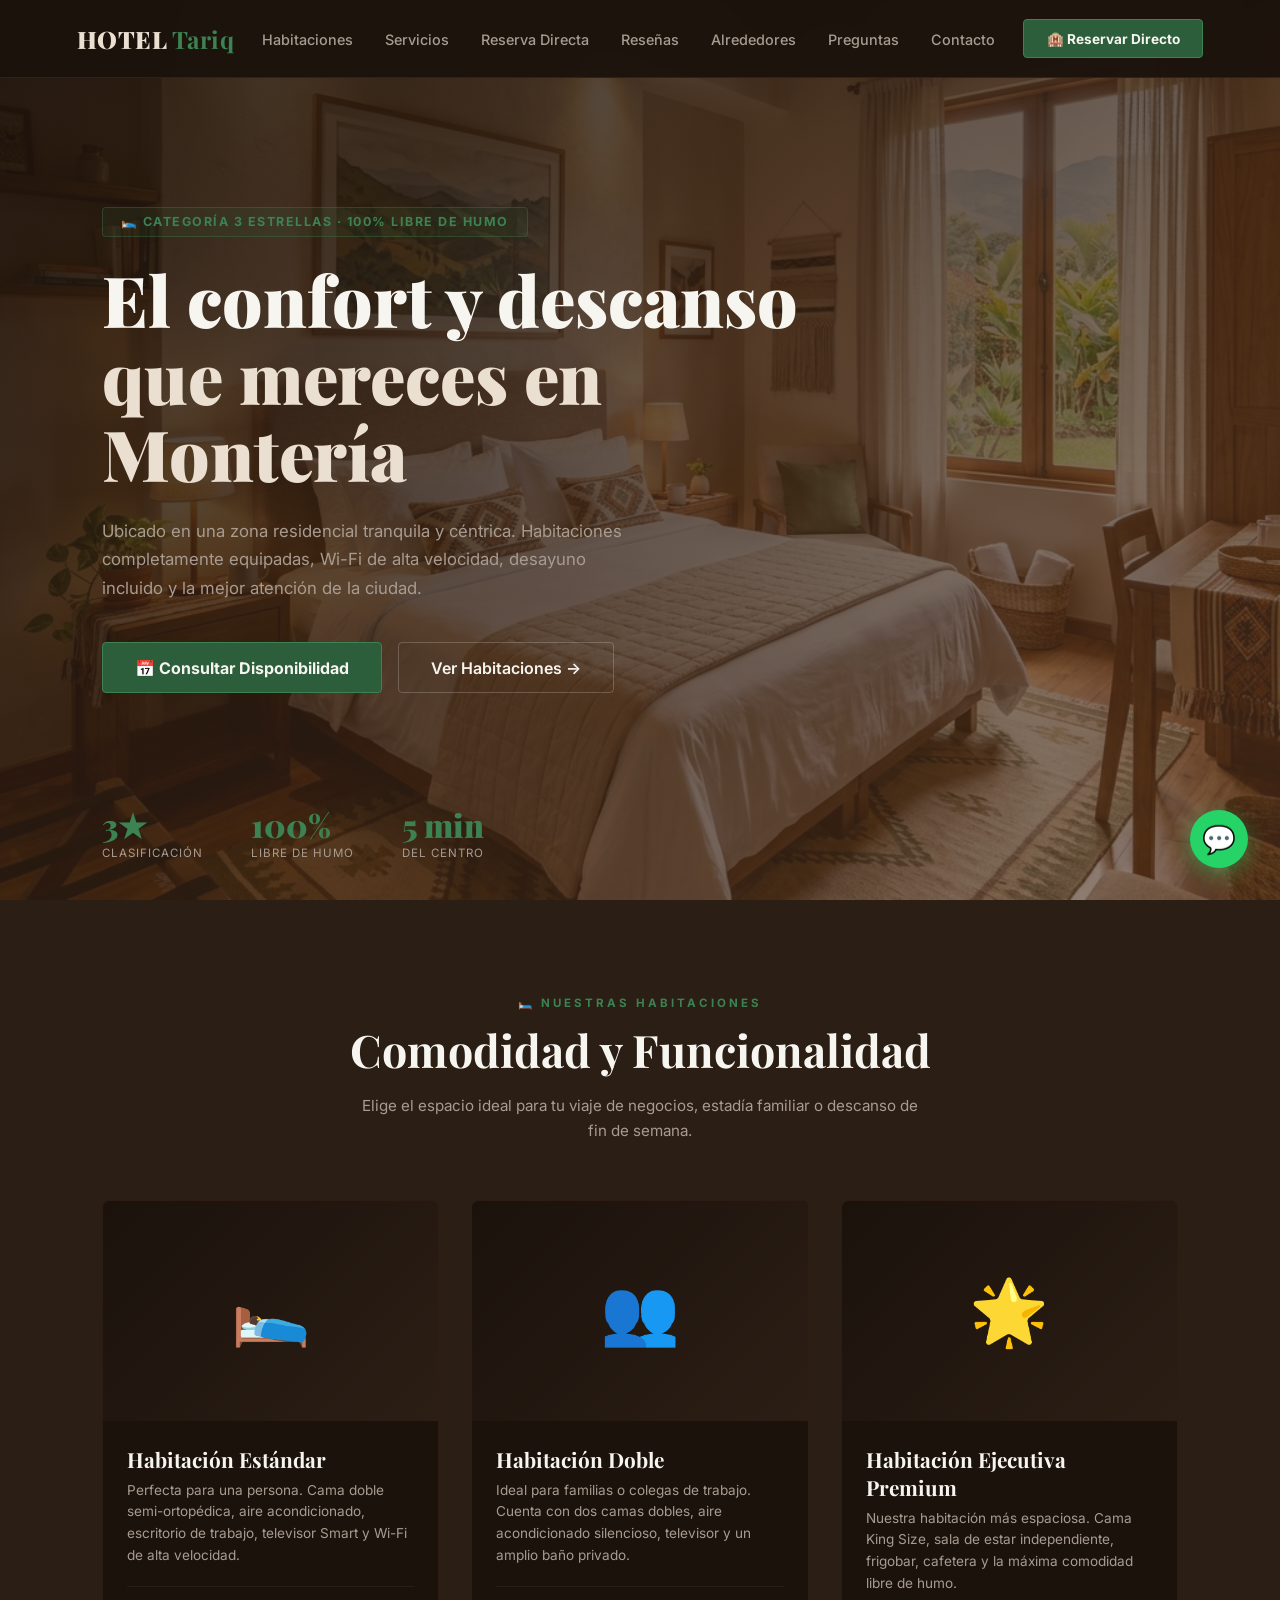
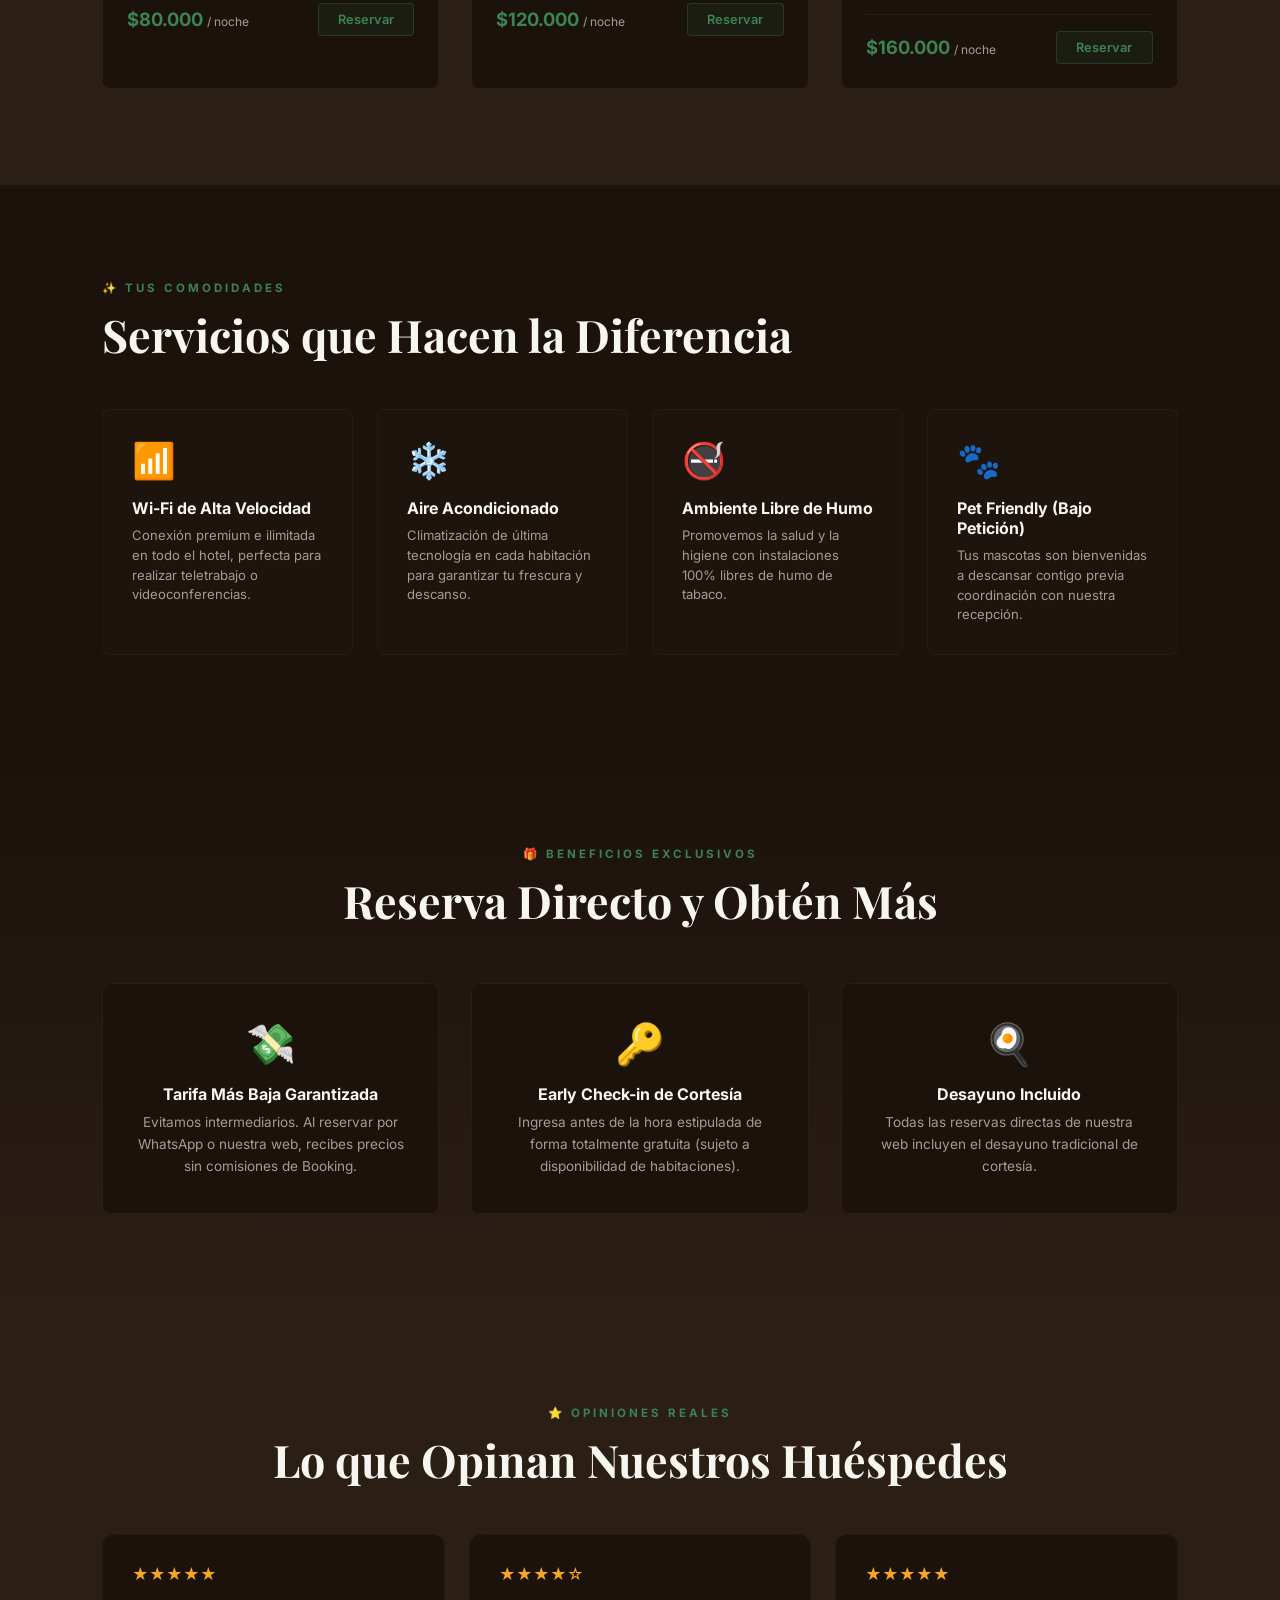
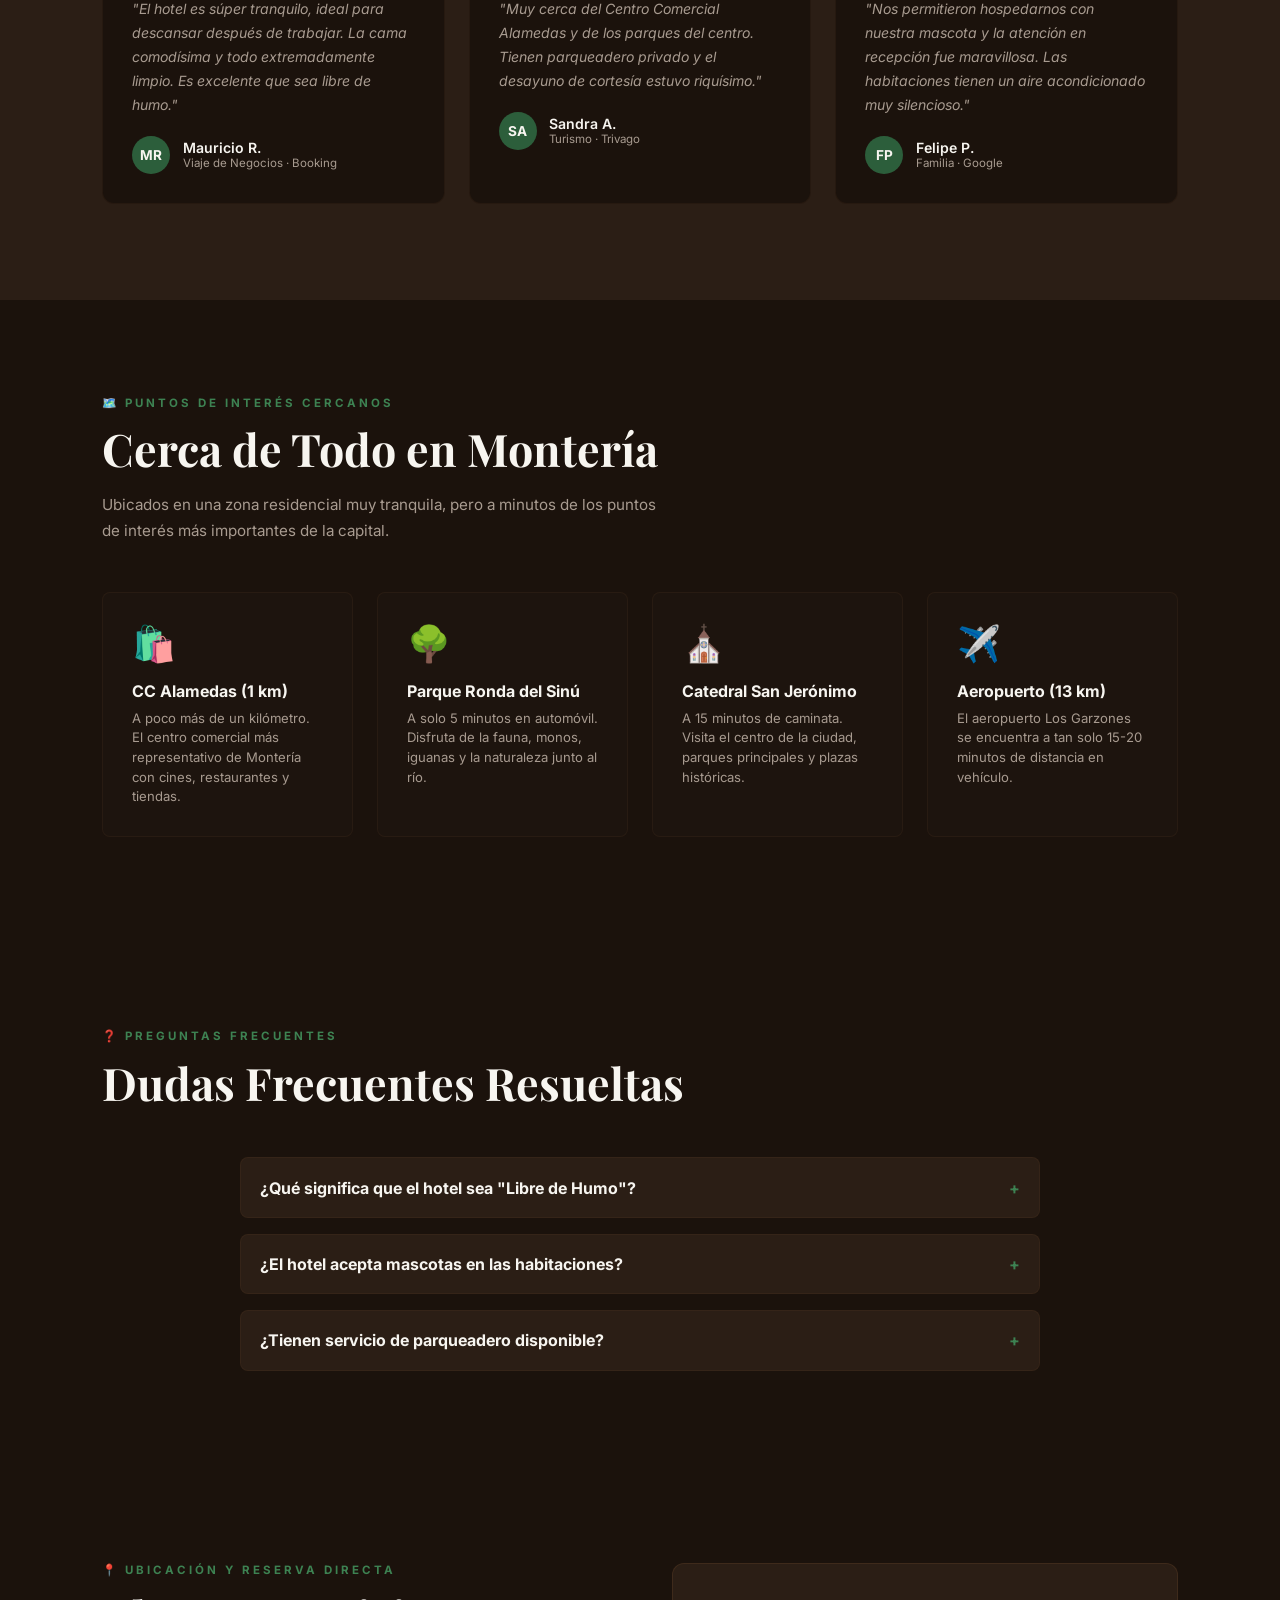
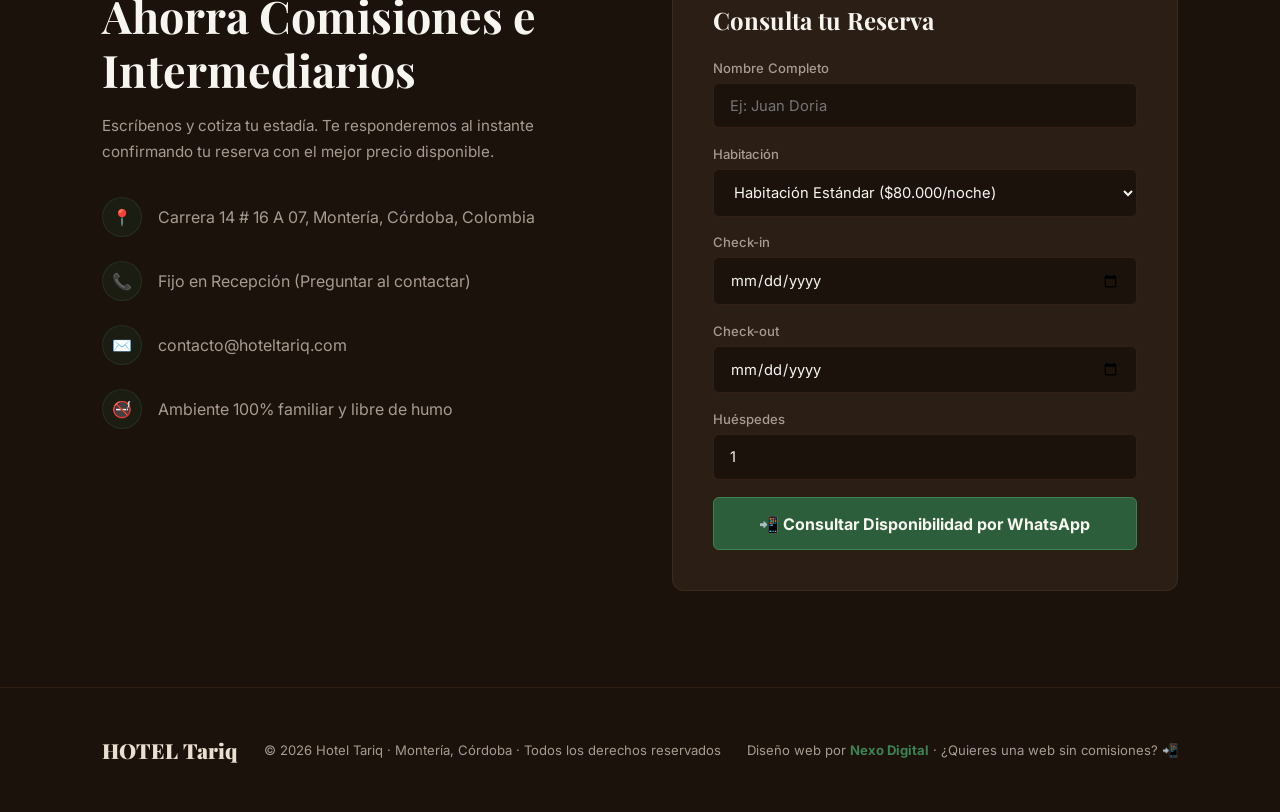
==== index.html @ d28e666b "Despliegue inicial de Hotel Tariq Demo con Embudo de Conversión" ====
<!DOCTYPE html>
<html lang="es">
<head>
  <meta charset="UTF-8"/>
  <meta name="viewport" content="width=device-width, initial-scale=1.0"/>
  <title>Hotel Tariq | Confort, Comodidad y Descanso en Montería</title>
  <meta name="description" content="Hospédate en el Hotel Tariq en Montería, Córdoba. Habitaciones 3 estrellas, cómodas, libres de humo, con aire acondicionado y Wi-Fi. Cerca de Alamedas y la Ronda del Sinú."/>
  <link href="https://fonts.googleapis.com/css2?family=Playfair+Display:wght@400;600;700;900&family=Inter:wght@300;400;500;600;700&display=swap" rel="stylesheet"/>
  <!-- Archivos de recursos externos enlazados -->
  <link rel="stylesheet" href="css/style.css"/>
  <script src="js/script.js" defer></script>
</head>
<body>

<nav>
  <div class="logo">HOTEL <span>Tariq</span></div>
  <ul class="nav-links">
    <li><a href="#rooms">Habitaciones</a></li>
    <li><a href="#services">Servicios</a></li>
    <li><a href="#direct">Reserva Directa</a></li>
    <li><a href="#reviews">Reseñas</a></li>
    <li><a href="#tourist">Alrededores</a></li>
    <li><a href="#faq">Preguntas</a></li>
    <li><a href="#booking">Contacto</a></li>
  </ul>
  <a href="#booking" class="nav-cta">🏨 Reservar Directo</a>
</nav>

<!-- HERO - EMBUDO DE ADQUISICIÓN -->
<section id="hero">
  <div class="badge">🛌 Categoría 3 Estrellas · 100% Libre de Humo</div>
  <h1>El confort y descanso <span>que mereces en Montería</span></h1>
  <p class="hero-sub">Ubicado en una zona residencial tranquila y céntrica. Habitaciones completamente equipadas, Wi-Fi de alta velocidad, desayuno incluido y la mejor atención de la ciudad.</p>
  <div class="hero-btns">
    <a href="#booking" class="btn-p">📅 Consultar Disponibilidad</a>
    <a href="#rooms" class="btn-s">Ver Habitaciones →</a>
  </div>
  <div class="stats">
    <div><div class="stat-num">3★</div><div class="stat-label">Clasificación</div></div>
    <div><div class="stat-num">100%</div><div class="stat-label">Libre de Humo</div></div>
    <div><div class="stat-num">5 min</div><div class="stat-label">Del Centro</div></div>
  </div>
</section>

<!-- HABITACIONES -->
<section id="rooms">
  <div class="rooms-header">
    <div class="sec-tag">🛏️ Nuestras Habitaciones</div>
    <h2 class="sec-title">Comodidad y Funcionalidad</h2>
    <p class="sec-sub">Elige el espacio ideal para tu viaje de negocios, estadía familiar o descanso de fin de semana.</p>
  </div>
  <div class="rooms-grid">
    <div class="room-card">
      <div class="room-visual">🛌</div>
      <div class="room-body">
        <div class="room-name">Habitación Estándar</div>
        <div class="room-desc">Perfecta para una persona. Cama doble semi-ortopédica, aire acondicionado, escritorio de trabajo, televisor Smart y Wi-Fi de alta velocidad.</div>
        <div class="room-footer">
          <div class="room-price">$80.000 <span>/ noche</span></div>
          <a href="#booking" class="btn-room">Reservar</a>
        </div>
      </div>
    </div>
    <div class="room-card">
      <div class="room-visual">👥</div>
      <div class="room-body">
        <div class="room-name">Habitación Doble</div>
        <div class="room-desc">Ideal para familias o colegas de trabajo. Cuenta con dos camas dobles, aire acondicionado silencioso, televisor y un amplio baño privado.</div>
        <div class="room-footer">
          <div class="room-price">$120.000 <span>/ noche</span></div>
          <a href="#booking" class="btn-room">Reservar</a>
        </div>
      </div>
    </div>
    <div class="room-card">
      <div class="room-visual">🌟</div>
      <div class="room-body">
        <div class="room-name">Habitación Ejecutiva Premium</div>
        <div class="room-desc">Nuestra habitación más espaciosa. Cama King Size, sala de estar independiente, frigobar, cafetera y la máxima comodidad libre de humo.</div>
        <div class="room-footer">
          <div class="room-price">$160.000 <span>/ noche</span></div>
          <a href="#booking" class="btn-room">Reservar</a>
        </div>
      </div>
    </div>
  </div>
</section>

<!-- SERVICIOS -->
<section id="services">
  <div class="sec-tag">✨ Tus Comodidades</div>
  <h2 class="sec-title">Servicios que Hacen la Diferencia</h2>
  <div class="services-grid">
    <div class="service-box"><span class="srv-icon">📶</span><div class="srv-title">Wi-Fi de Alta Velocidad</div><div class="srv-text">Conexión premium e ilimitada en todo el hotel, perfecta para realizar teletrabajo o videoconferencias.</div></div>
    <div class="service-box"><span class="srv-icon">❄️</span><div class="srv-title">Aire Acondicionado</div><div class="srv-text">Climatización de última tecnología en cada habitación para garantizar tu frescura y descanso.</div></div>
    <div class="service-box"><span class="srv-icon">🚭</span><div class="srv-title">Ambiente Libre de Humo</div><div class="srv-text">Promovemos la salud y la higiene con instalaciones 100% libres de humo de tabaco.</div></div>
    <div class="service-box"><span class="srv-icon">🐾</span><div class="srv-title">Pet Friendly (Bajo Petición)</div><div class="srv-text">Tus mascotas son bienvenidas a descansar contigo previa coordinación con nuestra recepción.</div></div>
  </div>
</section>

<!-- POR QUÉ RESERVAR DIRECTO -->
<section id="direct">
  <div class="sec-tag">🎁 Beneficios Exclusivos</div>
  <h2 class="sec-title">Reserva Directo y Obtén Más</h2>
  <div class="direct-grid">
    <div class="direct-card"><span class="direct-icon">💸</span><div class="direct-title">Tarifa Más Baja Garantizada</div><div class="direct-desc">Evitamos intermediarios. Al reservar por WhatsApp o nuestra web, recibes precios sin comisiones de Booking.</div></div>
    <div class="direct-card"><span class="direct-icon">🔑</span><div class="direct-title">Early Check-in de Cortesía</div><div class="direct-desc">Ingresa antes de la hora estipulada de forma totalmente gratuita (sujeto a disponibilidad de habitaciones).</div></div>
    <div class="direct-card"><span class="direct-icon">🍳</span><div class="direct-title">Desayuno Incluido</div><div class="direct-desc">Todas las reservas directas de nuestra web incluyen el desayuno tradicional de cortesía.</div></div>
  </div>
</section>

<!-- TESTIMONIOS -->
<section id="reviews">
  <div class="sec-tag">⭐ Opiniones Reales</div>
  <h2 class="sec-title">Lo que Opinan Nuestros Huéspedes</h2>
  <div class="reviews-grid">
    <div class="review-card"><div class="stars">★★★★★</div><p class="rev-text">"El hotel es súper tranquilo, ideal para descansar después de trabajar. La cama comodísima y todo extremadamente limpio. Es excelente que sea libre de humo."</p><div class="rev-author"><div class="avatar">MR</div><div><div class="auth-name">Mauricio R.</div><div class="auth-loc">Viaje de Negocios · Booking</div></div></div></div>
    <div class="review-card"><div class="stars">★★★★☆</div><p class="rev-text">"Muy cerca del Centro Comercial Alamedas y de los parques del centro. Tienen parqueadero privado y el desayuno de cortesía estuvo riquísimo."</p><div class="rev-author"><div class="avatar">SA</div><div><div class="auth-name">Sandra A.</div><div class="auth-loc">Turismo · Trivago</div></div></div></div>
    <div class="review-card"><div class="stars">★★★★★</div><p class="rev-text">"Nos permitieron hospedarnos con nuestra mascota y la atención en recepción fue maravillosa. Las habitaciones tienen un aire acondicionado muy silencioso."</p><div class="rev-author"><div class="avatar">FP</div><div><div class="auth-name">Felipe P.</div><div class="auth-loc">Familia · Google</div></div></div></div>
  </div>
</section>

<!-- GUÍA ALREDEDORES (UBICACIÓN ESTRATÉGICA) -->
<section id="tourist">
  <div class="sec-tag">🗺️ Puntos de Interés Cercanos</div>
  <h2 class="sec-title">Cerca de Todo en Montería</h2>
  <p class="sec-sub">Ubicados en una zona residencial muy tranquila, pero a minutos de los puntos de interés más importantes de la capital.</p>
  <div class="services-grid">
    <div class="service-box"><span class="srv-icon">🛍️</span><div class="srv-title">CC Alamedas (1 km)</div><div class="srv-text">A poco más de un kilómetro. El centro comercial más representativo de Montería con cines, restaurantes y tiendas.</div></div>
    <div class="service-box"><span class="srv-icon">🌳</span><div class="srv-title">Parque Ronda del Sinú</div><div class="srv-text">A solo 5 minutos en automóvil. Disfruta de la fauna, monos, iguanas y la naturaleza junto al río.</div></div>
    <div class="service-box"><span class="srv-icon">⛪</span><div class="srv-title">Catedral San Jerónimo</div><div class="srv-text">A 15 minutos de caminata. Visita el centro de la ciudad, parques principales y plazas históricas.</div></div>
    <div class="service-box"><span class="srv-icon">✈️</span><div class="srv-title">Aeropuerto (13 km)</div><div class="srv-text">El aeropuerto Los Garzones se encuentra a tan solo 15-20 minutos de distancia en vehículo.</div></div>
  </div>
</section>

<!-- PREGUNTAS FRECUENTES (FAQ) ACCORDION -->
<section id="faq">
  <div class="sec-tag">❓ Preguntas Frecuentes</div>
  <h2 class="sec-title">Dudas Frecuentes Resueltas</h2>
  <div style="margin-top: 3rem; display: flex; flex-direction: column; gap: 1rem; max-width: 800px; margin-inline: auto;">
    <div class="faq-item" style="background: var(--dark-2); border: 1px solid rgba(142,90,51,0.1); border-radius: 8px; padding: 1.2rem; cursor: pointer; transition: all 0.3s;">
      <div class="faq-question" style="font-weight: 700; display: flex; justify-content: space-between; align-items: center;">
        <span>¿Qué significa que el hotel sea "Libre de Humo"?</span>
        <span class="faq-icon" style="color:var(--green-light);">+</span>
      </div>
      <div class="faq-answer" style="margin-top: 0.8rem; color: var(--muted); font-size: 0.9rem; display: none; line-height: 1.5;">
        Para garantizar la higiene, el confort y la salud de todos nuestros huéspedes, no está permitido fumar cigarrillos ni vapeadores en ninguna de nuestras habitaciones ni áreas comunes cerradas.
      </div>
    </div>
    <div class="faq-item" style="background: var(--dark-2); border: 1px solid rgba(142,90,51,0.1); border-radius: 8px; padding: 1.2rem; cursor: pointer; transition: all 0.3s;">
      <div class="faq-question" style="font-weight: 700; display: flex; justify-content: space-between; align-items: center;">
        <span>¿El hotel acepta mascotas en las habitaciones?</span>
        <span class="faq-icon" style="color:var(--green-light);">+</span>
      </div>
      <div class="faq-answer" style="margin-top: 0.8rem; color: var(--muted); font-size: 0.9rem; display: none; line-height: 1.5;">
        Sí, admitimos mascotas de compañía bajo petición previa. Contáctanos por WhatsApp al reservar para confirmar las políticas de peso y el suplemento correspondiente si aplica.
      </div>
    </div>
    <div class="faq-item" style="background: var(--dark-2); border: 1px solid rgba(142,90,51,0.1); border-radius: 8px; padding: 1.2rem; cursor: pointer; transition: all 0.3s;">
      <div class="faq-question" style="font-weight: 700; display: flex; justify-content: space-between; align-items: center;">
        <span>¿Tienen servicio de parqueadero disponible?</span>
        <span class="faq-icon" style="color:var(--green-light);">+</span>
      </div>
      <div class="faq-answer" style="margin-top: 0.8rem; color: var(--muted); font-size: 0.9rem; display: none; line-height: 1.5;">
        Sí, contamos con parqueadero privado, cerrado y con vigilancia para el resguardo seguro del vehículo de nuestros huéspedes de forma gratuita.
      </div>
    </div>
  </div>
</section>

<!-- RESERVA DIRECTA & FORMULARIO -->
<section id="booking">
  <div>
    <div class="sec-tag">📍 Ubicación y Reserva Directa</div>
    <h2 class="sec-title">Ahorra Comisiones e Intermediarios</h2>
    <p class="sec-sub">Escríbenos y cotiza tu estadía. Te responderemos al instante confirmando tu reserva con el mejor precio disponible.</p>
    <div class="info-list">
      <div class="info-item"><div class="ii-icon">📍</div><span>Carrera 14 # 16 A 07, Montería, Córdoba, Colombia</span></div>
      <div class="info-item"><div class="ii-icon">📞</div><span>Fijo en Recepción (Preguntar al contactar)</span></div>
      <div class="info-item"><div class="ii-icon">✉️</div><span>contacto@hoteltariq.com</span></div>
      <div class="info-item"><div class="ii-icon">🚭</div><span>Ambiente 100% familiar y libre de humo</span></div>
    </div>
  </div>
  <div class="form-box">
    <h3>Consulta tu Reserva</h3>
    <div class="fg"><label>Nombre Completo</label><input type="text" id="guest-name" placeholder="Ej: Juan Doria"/></div>
    <div class="fg"><label>Habitación</label>
      <select id="room-type">
        <option>Habitación Estándar ($80.000/noche)</option>
        <option>Habitación Doble ($120.000/noche)</option>
        <option>Habitación Ejecutiva Premium ($160.000/noche)</option>
      </select>
    </div>
    <div class="fg"><label>Check-in</label><input type="date" id="check-in"/></div>
    <div class="fg"><label>Check-out</label><input type="date" id="check-out"/></div>
    <div class="fg"><label>Huéspedes</label><input type="number" id="guests" min="1" max="4" value="1"/></div>

    <!-- Simulador de Ahorro para el Gerente y el Cliente -->
    <div id="calculator-box" style="margin: 1.2rem 0; padding: 1.2rem; background: rgba(44,94,59,0.08); border: 1px dashed var(--green-light); border-radius: 6px; display: none;">
      <h4 style="font-family:'Playfair Display',serif; color:var(--green-light); margin-bottom: 0.5rem; font-size: 1.05rem;">Resumen de Ahorro Directo</h4>
      <p style="font-size:0.85rem; color:var(--muted); margin-bottom: 0.3rem;">Estadía: <span id="calc-nights" style="color:var(--text); font-weight:600;">0</span> noches</p>
      <p style="font-size:0.85rem; color:var(--muted); margin-bottom: 0.3rem;">Valor Total: <span id="calc-total" style="color:var(--text); font-weight:600;">$0 COP</span></p>
      <p style="font-size:0.9rem; color:#25D366; font-weight: 700; margin-top: 0.5rem; border-top: 1px solid rgba(255,255,255,0.05); padding-top: 0.5rem;">🎉 Ahorro Booking (15%): <span id="calc-savings">$0 COP</span></p>
    </div>

    <button class="btn-form" onclick="enviarConsulta()">📲 Consultar Disponibilidad por WhatsApp</button>
  </div>
</section>

<footer>
  <div class="footer-logo">HOTEL Tariq</div>
  <div class="footer-copy">© 2026 Hotel Tariq · Montería, Córdoba · Todos los derechos reservados</div>
  <div class="footer-links">
    <p>Diseño web por <strong style="color:var(--green-light)">Nexo Digital</strong> · ¿Quieres una web sin comisiones? 📲</p>
  </div>
</footer>

<!-- Botón Flotante a WhatsApp (Placeholder) -->
<a href="https://wa.me/573000000000" class="wa-float" title="Escríbenos por WhatsApp">💬</a>

</body>
</html>
---- css/style.css ----
:root {
  --earth: #5C3A21;
  --earth-light: #8E5A33;
  --beige: #F4EFE6;
  --beige-dark: #EADFD0;
  --green: #2C5E3B;
  --green-light: #3D8252;
  --green-dim: rgba(44, 94, 59, 0.15);
  --dark: #1B120C;
  --dark-2: #2B1E15;
  --text: #F7F5F0;
  --text-dark: #3E3025;
  --muted: #A89B90;
  --white: #FFFFFF;
}

* { 
  margin: 0; 
  padding: 0; 
  box-sizing: border-box; 
}

html { 
  scroll-behavior: smooth; 
}

body { 
  font-family: 'Inter', sans-serif; 
  background: var(--dark); 
  color: var(--text); 
  overflow-x: hidden; 
}

/* HEADER Y NAVEGACIÓN */
nav {
  position: fixed; 
  top: 0; 
  width: 100%; 
  z-index: 100;
  padding: 1.2rem 6%; 
  display: flex; 
  justify-content: space-between; 
  align-items: center;
  background: rgba(27, 18, 12, 0.95); 
  backdrop-filter: blur(12px);
  border-bottom: 1px solid rgba(142, 90, 51, 0.2);
  transition: all 0.3s;
}

.logo { 
  font-family: 'Playfair Display', serif; 
  font-size: 1.5rem; 
  font-weight: 900; 
  color: var(--beige-dark); 
  letter-spacing: 0.5px; 
}

.logo span { 
  color: var(--green-light); 
  font-weight: 700; 
}

.nav-links { 
  display: flex; 
  gap: 2rem; 
  list-style: none; 
}

.nav-links a { 
  color: var(--muted); 
  text-decoration: none; 
  font-size: .9rem; 
  font-weight: 500; 
  transition: color 0.3s; 
}

.nav-links a:hover { 
  color: var(--beige-dark); 
}

.nav-cta { 
  background: var(--green); 
  color: var(--text); 
  padding: .65rem 1.4rem; 
  border-radius: 4px; 
  font-weight: 700; 
  font-size: .85rem; 
  text-decoration: none; 
  transition: all 0.3s; 
  border: 1px solid var(--green-light);
}

.nav-cta:hover { 
  background: var(--green-light); 
  transform: translateY(-2px); 
  box-shadow: 0 4px 12px rgba(44, 94, 59, 0.3); 
}

/* HERO SECTION - EMBUDO */
#hero {
  height: 100vh; 
  position: relative;
  background: linear-gradient(135deg, rgba(27, 18, 12, 0.9) 0%, rgba(92, 58, 33, 0.6) 100%),
              url('../images/hotel_tariq_hero.png') center/cover no-repeat;
  display: flex; 
  flex-direction: column; 
  justify-content: center; 
  padding: 0 8%;
}

.badge {
  display: inline-flex; 
  align-items: center; 
  gap: .5rem;
  background: var(--green-dim); 
  border: 1px solid rgba(61, 130, 82, 0.35);
  color: var(--green-light); 
  padding: .4rem 1.1rem; 
  border-radius: 4px;
  font-size: .78rem; 
  font-weight: 700; 
  letter-spacing: 1.5px; 
  text-transform: uppercase;
  margin-bottom: 1.5rem; 
  width: fit-content;
  animation: fadeUp 0.8s ease both;
}

h1 {
  font-family: 'Playfair Display', serif;
  font-size: clamp(2.5rem, 5.5vw, 4.8rem); 
  font-weight: 900; 
  line-height: 1.1; 
  max-width: 750px;
  animation: fadeUp 0.8s ease 0.2s both;
}

h1 span { 
  color: var(--beige-dark); 
}

.hero-sub {
  font-size: 1.05rem; 
  color: var(--muted); 
  max-width: 520px; 
  line-height: 1.7;
  margin: 1.5rem 0 2.5rem; 
  animation: fadeUp 0.8s ease 0.4s both;
}

.hero-btns { 
  display: flex; 
  gap: 1rem; 
  flex-wrap: wrap; 
  animation: fadeUp 0.8s ease 0.6s both; 
}

.btn-p { 
  background: var(--green); 
  color: var(--text); 
  padding: .9rem 2rem; 
  border-radius: 4px; 
  font-weight: 700; 
  font-size: 1rem; 
  text-decoration: none; 
  transition: all 0.3s; 
  display: flex; 
  align-items: center; 
  gap: .5rem; 
  border: 1px solid var(--green-light);
}

.btn-p:hover { 
  background: var(--green-light); 
  transform: translateY(-3px); 
  box-shadow: 0 10px 24px rgba(44, 94, 59, 0.4); 
}

.btn-s { 
  background: transparent; 
  color: var(--text); 
  padding: .9rem 2rem; 
  border-radius: 4px; 
  font-weight: 600; 
  font-size: 1rem; 
  text-decoration: none; 
  border: 1px solid rgba(255, 255, 255, 0.2); 
  transition: all 0.3s; 
}

.btn-s:hover { 
  border-color: var(--beige-dark); 
  color: var(--beige-dark); 
}

.stats { 
  position: absolute; 
  bottom: 2.5rem; 
  left: 8%; 
  display: flex; 
  gap: 3rem; 
  animation: fadeUp 0.8s ease 0.8s both; 
}

.stat-num { 
  font-family: 'Playfair Display', serif; 
  font-size: 2rem; 
  font-weight: 900; 
  color: var(--green-light); 
}

.stat-label { 
  font-size: .72rem; 
  color: var(--muted); 
  text-transform: uppercase; 
  letter-spacing: 1px; 
}

/* SECTIONS GENERAL */
section { 
  padding: 6rem 8%; 
}

.sec-tag { 
  font-size: .72rem; 
  letter-spacing: 3px; 
  text-transform: uppercase; 
  color: var(--green-light); 
  font-weight: 700; 
  margin-bottom: .8rem; 
}

.sec-title { 
  font-family: 'Playfair Display', serif; 
  font-size: clamp(1.8rem, 4vw, 2.8rem); 
  font-weight: 700; 
  line-height: 1.2; 
  margin-bottom: 1rem; 
}

.sec-title span {
  color: var(--green-light);
}

.sec-sub { 
  color: var(--muted); 
  font-size: .95rem; 
  line-height: 1.7; 
  max-width: 560px; 
}

/* HABITACIONES */
#rooms { 
  background: var(--dark-2); 
}

.rooms-header { 
  text-align: center; 
  margin-bottom: 3.5rem; 
}

.rooms-header .sec-sub { 
  margin: 0 auto; 
}

.rooms-grid { 
  display: grid; 
  grid-template-columns: repeat(auto-fit, minmax(300px, 1fr)); 
  gap: 2rem; 
}

.room-card { 
  background: var(--dark); 
  border: 1px solid rgba(142, 90, 51, 0.15); 
  border-radius: 8px; 
  overflow: hidden; 
  transition: all 0.3s; 
}

.room-card:hover { 
  transform: translateY(-8px); 
  border-color: var(--green-light); 
  box-shadow: 0 20px 40px rgba(0,0,0,0.6); 
}

.room-visual { 
  height: 220px; 
  display: flex; 
  align-items: center; 
  justify-content: center; 
  font-size: 4rem; 
  background: linear-gradient(135deg, var(--dark) 0%, var(--dark-2) 100%); 
}

.room-body { 
  padding: 1.5rem; 
}

.room-name { 
  font-family: 'Playfair Display', serif; 
  font-size: 1.3rem; 
  font-weight: 700; 
  margin-bottom: .4rem; 
}

.room-desc { 
  color: var(--muted); 
  font-size: .85rem; 
  line-height: 1.6; 
  margin-bottom: 1.2rem; 
}

.room-footer { 
  display: flex; 
  justify-content: space-between; 
  align-items: center; 
  border-top: 1px solid rgba(255, 255, 255, 0.05); 
  padding-top: 1rem; 
}

.room-price { 
  font-size: 1.15rem; 
  font-weight: 700; 
  color: var(--green-light); 
}

.room-price span { 
  font-size: 0.75rem; 
  color: var(--muted); 
  font-weight: 400; 
}

.btn-room { 
  background: var(--green-dim); 
  color: var(--green-light); 
  border: 1px solid rgba(61, 130, 82, 0.3); 
  padding: 0.5rem 1.2rem; 
  border-radius: 4px; 
  text-decoration: none; 
  font-size: 0.8rem; 
  font-weight: 600; 
  transition: all 0.3s; 
}

.room-card:hover .btn-room { 
  background: var(--green); 
  color: var(--text); 
  border-color: var(--green); 
}

/* SERVICIOS */
.services-grid { 
  display: grid; 
  grid-template-columns: repeat(auto-fit, minmax(220px, 1fr)); 
  gap: 1.5rem; 
  margin-top: 3rem; 
}

.service-box { 
  background: rgba(255, 255, 255, 0.01); 
  border: 1px solid rgba(142, 90, 51, 0.1); 
  border-radius: 8px; 
  padding: 1.8rem; 
  transition: all 0.3s; 
}

.service-box:hover { 
  border-color: var(--green-light); 
  background: rgba(44, 94, 59, 0.03); 
  transform: translateY(-5px); 
}

.srv-icon { 
  font-size: 2.2rem; 
  margin-bottom: 1rem; 
  display: block; 
}

.srv-title { 
  font-weight: 700; 
  font-size: 1rem; 
  margin-bottom: 0.5rem; 
}

.srv-text { 
  color: var(--muted); 
  font-size: 0.82rem; 
  line-height: 1.5; 
}

/* GANCHO / BENEFICIOS DIRECTOS */
#direct { 
  background: linear-gradient(180deg, var(--dark), var(--dark-2)); 
  text-align: center; 
}

.direct-grid { 
  display: grid; 
  grid-template-columns: repeat(auto-fit, minmax(250px, 1fr)); 
  gap: 2rem; 
  margin-top: 3.5rem; 
}

.direct-card { 
  padding: 2.2rem 1.8rem; 
  background: var(--dark); 
  border-radius: 8px; 
  border: 1px solid rgba(142, 90, 51, 0.15); 
  transition: all 0.3s;
}

.direct-card:hover {
  border-color: var(--green-light);
  transform: scale(1.02);
}

.direct-icon { 
  font-size: 2.5rem; 
  margin-bottom: 1rem; 
  display: block; 
}

.direct-title { 
  font-weight: 700; 
  margin-bottom: 0.5rem; 
}

.direct-desc { 
  color: var(--muted); 
  font-size: 0.85rem; 
  line-height: 1.6; 
}

/* TESTIMONIOS */
#reviews { 
  background: var(--dark-2); 
  text-align: center; 
}

.reviews-grid { 
  display: grid; 
  grid-template-columns: repeat(auto-fit, minmax(280px, 1fr)); 
  gap: 1.5rem; 
  margin-top: 3rem; 
}

.review-card { 
  background: var(--dark); 
  border: 1px solid rgba(142, 90, 51, 0.1); 
  border-radius: 12px; 
  padding: 1.8rem; 
  text-align: left; 
  transition: all 0.3s; 
}

.review-card:hover { 
  border-color: var(--green-light); 
  transform: translateY(-5px); 
}

.stars { 
  color: #F5A623; 
  margin-bottom: 0.8rem; 
}

.rev-text { 
  color: var(--muted); 
  font-size: 0.88rem; 
  line-height: 1.7; 
  margin-bottom: 1.2rem; 
  font-style: italic; 
}

.rev-author { 
  display: flex; 
  align-items: center; 
  gap: 0.8rem; 
}

.avatar { 
  width: 38px; 
  height: 38px; 
  border-radius: 50%; 
  background: var(--green); 
  display: flex; 
  align-items: center; 
  justify-content: center; 
  font-weight: 700; 
  color: var(--text); 
  font-size: 0.85rem; 
}

.auth-name { 
  font-weight: 600; 
  font-size: 0.88rem; 
}

.auth-loc { 
  color: var(--muted); 
  font-size: 0.72rem; 
}

/* CONTACTO & RESERVAS */
#booking { 
  display: grid; 
  grid-template-columns: 1fr 1fr; 
  gap: 4rem; 
  align-items: start; 
}

.info-list { 
  display: flex; 
  flex-direction: column; 
  gap: 1.5rem; 
  margin-top: 2rem; 
}

.info-item { 
  display: flex; 
  gap: 1rem; 
  align-items: center; 
  color: var(--muted); 
}

.ii-icon { 
  width: 40px; 
  height: 40px; 
  border-radius: 50%; 
  background: var(--green-dim); 
  border: 1px solid rgba(61, 130, 82, 0.2); 
  display: flex; 
  align-items: center; 
  justify-content: center; 
  font-size: 1rem; 
  flex-shrink: 0; 
}

.form-box { 
  background: var(--dark-2); 
  border: 1px solid rgba(142, 90, 51, 0.2); 
  border-radius: 12px; 
  padding: 2.5rem; 
}

.form-box h3 { 
  font-family: 'Playfair Display', serif; 
  font-size: 1.5rem; 
  margin-bottom: 1.5rem; 
}

.fg { 
  margin-bottom: 1.1rem; 
}

.fg label { 
  display: block; 
  font-size: .82rem; 
  color: var(--muted); 
  margin-bottom: .45rem; 
  font-weight: 500; 
}

.fg input, .fg select { 
  width: 100%; 
  padding: .8rem 1rem; 
  background: var(--dark); 
  border: 1px solid rgba(142, 90, 51, 0.2); 
  border-radius: 6px; 
  color: var(--text); 
  font-family: 'Inter', sans-serif; 
  font-size: .92rem; 
  transition: border 0.3s; 
  outline: none; 
}

.fg input:focus, .fg select:focus { 
  border-color: var(--green-light); 
}

.fg select option { 
  background: var(--dark); 
}

.btn-form { 
  width: 100%; 
  padding: .95rem; 
  background: var(--green); 
  color: var(--text); 
  border: none; 
  border-radius: 6px; 
  font-weight: 700; 
  font-size: 1rem; 
  cursor: pointer; 
  transition: all 0.3s; 
  font-family: 'Inter', sans-serif; 
  border: 1px solid var(--green-light);
}

.btn-form:hover { 
  background: var(--green-light); 
  transform: translateY(-2px); 
}

/* FOOTER */
footer { 
  background: var(--dark); 
  border-top: 1px solid rgba(142,90,51,0.15); 
  padding: 3rem 8%; 
  display: flex; 
  justify-content: space-between; 
  align-items: center; 
  color: var(--muted); 
  font-size: .82rem; 
  flex-wrap: wrap; 
  gap: 1.5rem; 
}

.footer-logo { 
  font-family: 'Playfair Display', serif; 
  font-size: 1.3rem; 
  font-weight: 900; 
  color: var(--beige-dark); 
}

.footer-links { 
  display: flex; 
  gap: 2rem; 
}

.footer-links a { 
  color: var(--muted); 
  text-decoration: none; 
  transition: color 0.3s; 
}

.footer-links a:hover { 
  color: var(--beige-dark); 
}

/* WHATSAPP FLOAT BUTTON */
.wa-float { 
  position: fixed; 
  bottom: 2rem; 
  right: 2rem; 
  z-index: 999; 
  width: 58px; 
  height: 58px; 
  border-radius: 50%; 
  background: #25D366; 
  display: flex; 
  align-items: center; 
  justify-content: center; 
  box-shadow: 0 6px 20px rgba(37,211,102,0.4); 
  text-decoration: none; 
  font-size: 1.7rem; 
  animation: pulse 2s infinite; 
  transition: transform 0.3s; 
}

.wa-float:hover { 
  transform: scale(1.1); 
}

/* ANIMATIONS & RESPONSIVE */
@keyframes fadeUp { 
  from { 
    opacity: 0; 
    transform: translateY(28px); 
  } 
  to { 
    opacity: 1; 
    transform: translateY(0); 
  } 
}

@keyframes pulse { 
  0%, 100% { 
    box-shadow: 0 6px 20px rgba(37,211,102,0.4); 
  } 
  50% { 
    box-shadow: 0 6px 40px rgba(37,211,102,0.7); 
  } 
}

@media(max-width: 900px) { 
  #booking { 
    grid-template-columns: 1fr; 
    gap: 3rem; 
  } 
  footer { 
    flex-direction: column; 
    text-align: center; 
  } 
}

@media(max-width: 768px) { 
  .nav-links { 
    display: none; 
  } 
  section { 
    padding: 4rem 5%; 
  } 
  .stats { 
    left: 5%; 
    gap: 1.5rem; 
  } 
}
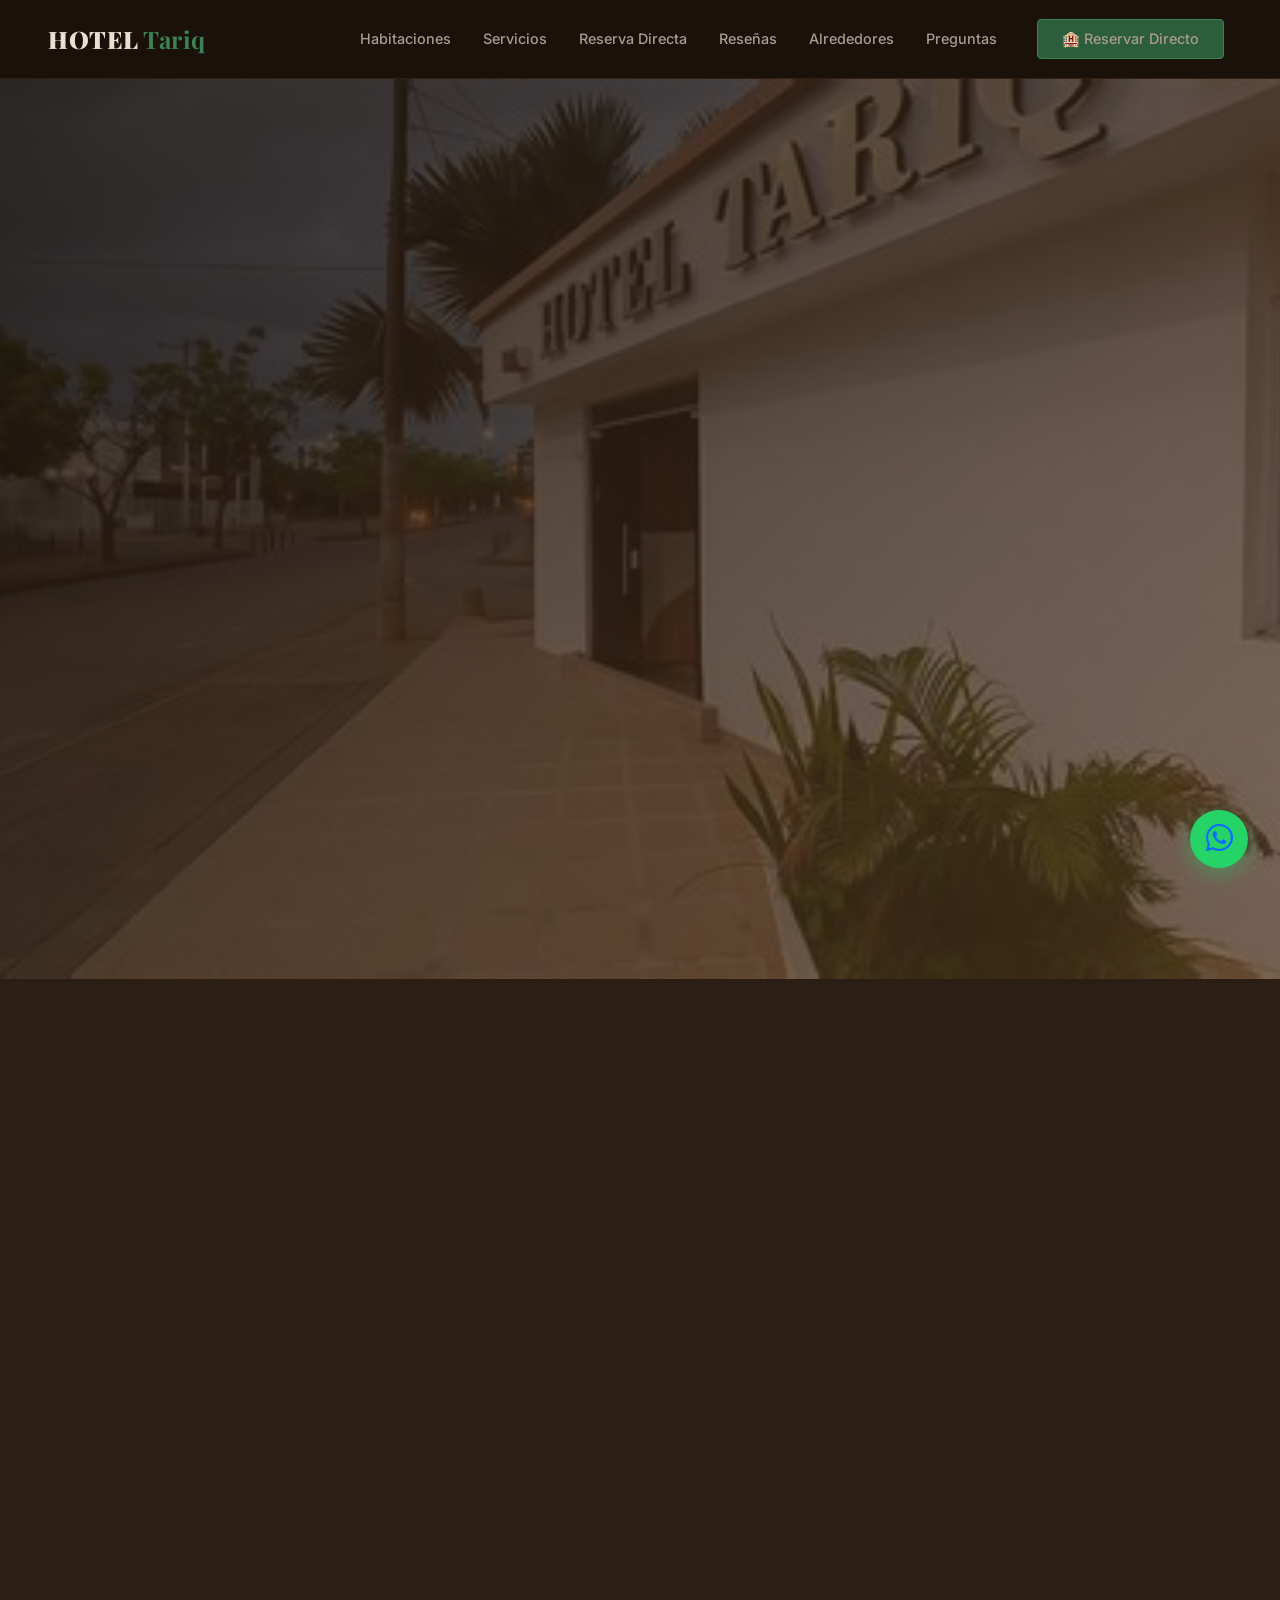
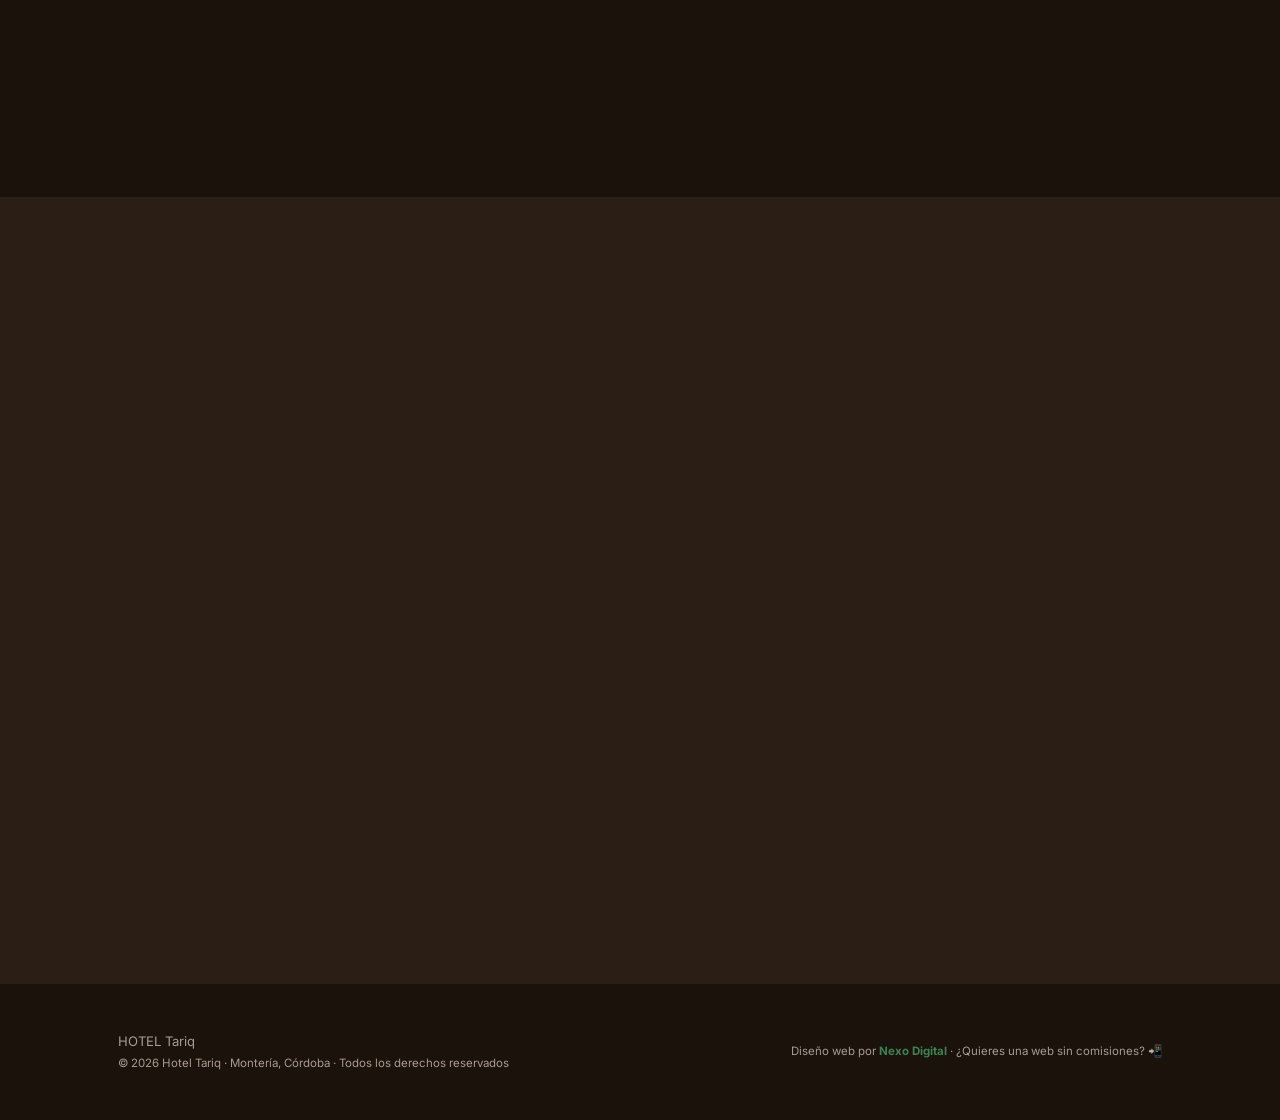
==== commit d6df5219: "Actualización: Integración de fotos reales, Bootstrap 5, animaciones AOS y teléfono real de WhatsApp" ====
--- a/index.html
+++ b/index.html
@@ -3,220 +3,481 @@
 <head>
   <meta charset="UTF-8"/>
   <meta name="viewport" content="width=device-width, initial-scale=1.0"/>
-  <title>Hotel Tariq | Confort, Comodidad y Descanso en Montería</title>
+  <title>Hotel Tariq | Confort y Comodidad en Montería (Vía Alamedas)</title>
   <meta name="description" content="Hospédate en el Hotel Tariq en Montería, Córdoba. Habitaciones 3 estrellas, cómodas, libres de humo, con aire acondicionado y Wi-Fi. Cerca de Alamedas y la Ronda del Sinú."/>
+  
+  <!-- Google Fonts -->
   <link href="https://fonts.googleapis.com/css2?family=Playfair+Display:wght@400;600;700;900&family=Inter:wght@300;400;500;600;700&display=swap" rel="stylesheet"/>
-  <!-- Archivos de recursos externos enlazados -->
+  
+  <!-- Bootstrap 5 CSS -->
+  <link href="https://cdn.jsdelivr.net/npm/bootstrap@5.3.3/dist/css/bootstrap.min.css" rel="stylesheet"/>
+  <!-- Bootstrap Icons -->
+  <link href="https://cdn.jsdelivr.net/npm/bootstrap-icons@1.11.3/font/bootstrap-icons.min.css" rel="stylesheet"/>
+  <!-- AOS CSS (Animaciones) -->
+  <link href="https://unpkg.com/aos@2.3.1/dist/aos.css" rel="stylesheet"/>
+  
+  <!-- Archivo de Estilos Custom Personalizados -->
   <link rel="stylesheet" href="css/style.css"/>
-  <script src="js/script.js" defer></script>
 </head>
 <body>
 
-<nav>
-  <div class="logo">HOTEL <span>Tariq</span></div>
-  <ul class="nav-links">
-    <li><a href="#rooms">Habitaciones</a></li>
-    <li><a href="#services">Servicios</a></li>
-    <li><a href="#direct">Reserva Directa</a></li>
-    <li><a href="#reviews">Reseñas</a></li>
-    <li><a href="#tourist">Alrededores</a></li>
-    <li><a href="#faq">Preguntas</a></li>
-    <li><a href="#booking">Contacto</a></li>
-  </ul>
-  <a href="#booking" class="nav-cta">🏨 Reservar Directo</a>
-</nav>
-
-<!-- HERO - EMBUDO DE ADQUISICIÓN -->
-<section id="hero">
-  <div class="badge">🛌 Categoría 3 Estrellas · 100% Libre de Humo</div>
-  <h1>El confort y descanso <span>que mereces en Montería</span></h1>
-  <p class="hero-sub">Ubicado en una zona residencial tranquila y céntrica. Habitaciones completamente equipadas, Wi-Fi de alta velocidad, desayuno incluido y la mejor atención de la ciudad.</p>
-  <div class="hero-btns">
-    <a href="#booking" class="btn-p">📅 Consultar Disponibilidad</a>
-    <a href="#rooms" class="btn-s">Ver Habitaciones →</a>
-  </div>
-  <div class="stats">
-    <div><div class="stat-num">3★</div><div class="stat-label">Clasificación</div></div>
-    <div><div class="stat-num">100%</div><div class="stat-label">Libre de Humo</div></div>
-    <div><div class="stat-num">5 min</div><div class="stat-label">Del Centro</div></div>
-  </div>
-</section>
-
-<!-- HABITACIONES -->
-<section id="rooms">
-  <div class="rooms-header">
-    <div class="sec-tag">🛏️ Nuestras Habitaciones</div>
-    <h2 class="sec-title">Comodidad y Funcionalidad</h2>
-    <p class="sec-sub">Elige el espacio ideal para tu viaje de negocios, estadía familiar o descanso de fin de semana.</p>
-  </div>
-  <div class="rooms-grid">
-    <div class="room-card">
-      <div class="room-visual">🛌</div>
-      <div class="room-body">
-        <div class="room-name">Habitación Estándar</div>
-        <div class="room-desc">Perfecta para una persona. Cama doble semi-ortopédica, aire acondicionado, escritorio de trabajo, televisor Smart y Wi-Fi de alta velocidad.</div>
-        <div class="room-footer">
-          <div class="room-price">$80.000 <span>/ noche</span></div>
-          <a href="#booking" class="btn-room">Reservar</a>
-        </div>
-      </div>
-    </div>
-    <div class="room-card">
-      <div class="room-visual">👥</div>
-      <div class="room-body">
-        <div class="room-name">Habitación Doble</div>
-        <div class="room-desc">Ideal para familias o colegas de trabajo. Cuenta con dos camas dobles, aire acondicionado silencioso, televisor y un amplio baño privado.</div>
-        <div class="room-footer">
-          <div class="room-price">$120.000 <span>/ noche</span></div>
-          <a href="#booking" class="btn-room">Reservar</a>
-        </div>
-      </div>
-    </div>
-    <div class="room-card">
-      <div class="room-visual">🌟</div>
-      <div class="room-body">
-        <div class="room-name">Habitación Ejecutiva Premium</div>
-        <div class="room-desc">Nuestra habitación más espaciosa. Cama King Size, sala de estar independiente, frigobar, cafetera y la máxima comodidad libre de humo.</div>
-        <div class="room-footer">
-          <div class="room-price">$160.000 <span>/ noche</span></div>
-          <a href="#booking" class="btn-room">Reservar</a>
-        </div>
-      </div>
-    </div>
-  </div>
-</section>
-
-<!-- SERVICIOS -->
-<section id="services">
-  <div class="sec-tag">✨ Tus Comodidades</div>
-  <h2 class="sec-title">Servicios que Hacen la Diferencia</h2>
-  <div class="services-grid">
-    <div class="service-box"><span class="srv-icon">📶</span><div class="srv-title">Wi-Fi de Alta Velocidad</div><div class="srv-text">Conexión premium e ilimitada en todo el hotel, perfecta para realizar teletrabajo o videoconferencias.</div></div>
-    <div class="service-box"><span class="srv-icon">❄️</span><div class="srv-title">Aire Acondicionado</div><div class="srv-text">Climatización de última tecnología en cada habitación para garantizar tu frescura y descanso.</div></div>
-    <div class="service-box"><span class="srv-icon">🚭</span><div class="srv-title">Ambiente Libre de Humo</div><div class="srv-text">Promovemos la salud y la higiene con instalaciones 100% libres de humo de tabaco.</div></div>
-    <div class="service-box"><span class="srv-icon">🐾</span><div class="srv-title">Pet Friendly (Bajo Petición)</div><div class="srv-text">Tus mascotas son bienvenidas a descansar contigo previa coordinación con nuestra recepción.</div></div>
-  </div>
-</section>
-
-<!-- POR QUÉ RESERVAR DIRECTO -->
-<section id="direct">
-  <div class="sec-tag">🎁 Beneficios Exclusivos</div>
-  <h2 class="sec-title">Reserva Directo y Obtén Más</h2>
-  <div class="direct-grid">
-    <div class="direct-card"><span class="direct-icon">💸</span><div class="direct-title">Tarifa Más Baja Garantizada</div><div class="direct-desc">Evitamos intermediarios. Al reservar por WhatsApp o nuestra web, recibes precios sin comisiones de Booking.</div></div>
-    <div class="direct-card"><span class="direct-icon">🔑</span><div class="direct-title">Early Check-in de Cortesía</div><div class="direct-desc">Ingresa antes de la hora estipulada de forma totalmente gratuita (sujeto a disponibilidad de habitaciones).</div></div>
-    <div class="direct-card"><span class="direct-icon">🍳</span><div class="direct-title">Desayuno Incluido</div><div class="direct-desc">Todas las reservas directas de nuestra web incluyen el desayuno tradicional de cortesía.</div></div>
-  </div>
-</section>
-
-<!-- TESTIMONIOS -->
-<section id="reviews">
-  <div class="sec-tag">⭐ Opiniones Reales</div>
-  <h2 class="sec-title">Lo que Opinan Nuestros Huéspedes</h2>
-  <div class="reviews-grid">
-    <div class="review-card"><div class="stars">★★★★★</div><p class="rev-text">"El hotel es súper tranquilo, ideal para descansar después de trabajar. La cama comodísima y todo extremadamente limpio. Es excelente que sea libre de humo."</p><div class="rev-author"><div class="avatar">MR</div><div><div class="auth-name">Mauricio R.</div><div class="auth-loc">Viaje de Negocios · Booking</div></div></div></div>
-    <div class="review-card"><div class="stars">★★★★☆</div><p class="rev-text">"Muy cerca del Centro Comercial Alamedas y de los parques del centro. Tienen parqueadero privado y el desayuno de cortesía estuvo riquísimo."</p><div class="rev-author"><div class="avatar">SA</div><div><div class="auth-name">Sandra A.</div><div class="auth-loc">Turismo · Trivago</div></div></div></div>
-    <div class="review-card"><div class="stars">★★★★★</div><p class="rev-text">"Nos permitieron hospedarnos con nuestra mascota y la atención en recepción fue maravillosa. Las habitaciones tienen un aire acondicionado muy silencioso."</p><div class="rev-author"><div class="avatar">FP</div><div><div class="auth-name">Felipe P.</div><div class="auth-loc">Familia · Google</div></div></div></div>
-  </div>
-</section>
-
-<!-- GUÍA ALREDEDORES (UBICACIÓN ESTRATÉGICA) -->
-<section id="tourist">
-  <div class="sec-tag">🗺️ Puntos de Interés Cercanos</div>
-  <h2 class="sec-title">Cerca de Todo en Montería</h2>
-  <p class="sec-sub">Ubicados en una zona residencial muy tranquila, pero a minutos de los puntos de interés más importantes de la capital.</p>
-  <div class="services-grid">
-    <div class="service-box"><span class="srv-icon">🛍️</span><div class="srv-title">CC Alamedas (1 km)</div><div class="srv-text">A poco más de un kilómetro. El centro comercial más representativo de Montería con cines, restaurantes y tiendas.</div></div>
-    <div class="service-box"><span class="srv-icon">🌳</span><div class="srv-title">Parque Ronda del Sinú</div><div class="srv-text">A solo 5 minutos en automóvil. Disfruta de la fauna, monos, iguanas y la naturaleza junto al río.</div></div>
-    <div class="service-box"><span class="srv-icon">⛪</span><div class="srv-title">Catedral San Jerónimo</div><div class="srv-text">A 15 minutos de caminata. Visita el centro de la ciudad, parques principales y plazas históricas.</div></div>
-    <div class="service-box"><span class="srv-icon">✈️</span><div class="srv-title">Aeropuerto (13 km)</div><div class="srv-text">El aeropuerto Los Garzones se encuentra a tan solo 15-20 minutos de distancia en vehículo.</div></div>
-  </div>
-</section>
-
-<!-- PREGUNTAS FRECUENTES (FAQ) ACCORDION -->
-<section id="faq">
-  <div class="sec-tag">❓ Preguntas Frecuentes</div>
-  <h2 class="sec-title">Dudas Frecuentes Resueltas</h2>
-  <div style="margin-top: 3rem; display: flex; flex-direction: column; gap: 1rem; max-width: 800px; margin-inline: auto;">
-    <div class="faq-item" style="background: var(--dark-2); border: 1px solid rgba(142,90,51,0.1); border-radius: 8px; padding: 1.2rem; cursor: pointer; transition: all 0.3s;">
-      <div class="faq-question" style="font-weight: 700; display: flex; justify-content: space-between; align-items: center;">
-        <span>¿Qué significa que el hotel sea "Libre de Humo"?</span>
-        <span class="faq-icon" style="color:var(--green-light);">+</span>
-      </div>
-      <div class="faq-answer" style="margin-top: 0.8rem; color: var(--muted); font-size: 0.9rem; display: none; line-height: 1.5;">
-        Para garantizar la higiene, el confort y la salud de todos nuestros huéspedes, no está permitido fumar cigarrillos ni vapeadores en ninguna de nuestras habitaciones ni áreas comunes cerradas.
-      </div>
-    </div>
-    <div class="faq-item" style="background: var(--dark-2); border: 1px solid rgba(142,90,51,0.1); border-radius: 8px; padding: 1.2rem; cursor: pointer; transition: all 0.3s;">
-      <div class="faq-question" style="font-weight: 700; display: flex; justify-content: space-between; align-items: center;">
-        <span>¿El hotel acepta mascotas en las habitaciones?</span>
-        <span class="faq-icon" style="color:var(--green-light);">+</span>
-      </div>
-      <div class="faq-answer" style="margin-top: 0.8rem; color: var(--muted); font-size: 0.9rem; display: none; line-height: 1.5;">
-        Sí, admitimos mascotas de compañía bajo petición previa. Contáctanos por WhatsApp al reservar para confirmar las políticas de peso y el suplemento correspondiente si aplica.
-      </div>
-    </div>
-    <div class="faq-item" style="background: var(--dark-2); border: 1px solid rgba(142,90,51,0.1); border-radius: 8px; padding: 1.2rem; cursor: pointer; transition: all 0.3s;">
-      <div class="faq-question" style="font-weight: 700; display: flex; justify-content: space-between; align-items: center;">
-        <span>¿Tienen servicio de parqueadero disponible?</span>
-        <span class="faq-icon" style="color:var(--green-light);">+</span>
-      </div>
-      <div class="faq-answer" style="margin-top: 0.8rem; color: var(--muted); font-size: 0.9rem; display: none; line-height: 1.5;">
-        Sí, contamos con parqueadero privado, cerrado y con vigilancia para el resguardo seguro del vehículo de nuestros huéspedes de forma gratuita.
-      </div>
-    </div>
-  </div>
-</section>
-
-<!-- RESERVA DIRECTA & FORMULARIO -->
-<section id="booking">
-  <div>
-    <div class="sec-tag">📍 Ubicación y Reserva Directa</div>
-    <h2 class="sec-title">Ahorra Comisiones e Intermediarios</h2>
-    <p class="sec-sub">Escríbenos y cotiza tu estadía. Te responderemos al instante confirmando tu reserva con el mejor precio disponible.</p>
-    <div class="info-list">
-      <div class="info-item"><div class="ii-icon">📍</div><span>Carrera 14 # 16 A 07, Montería, Córdoba, Colombia</span></div>
-      <div class="info-item"><div class="ii-icon">📞</div><span>Fijo en Recepción (Preguntar al contactar)</span></div>
-      <div class="info-item"><div class="ii-icon">✉️</div><span>contacto@hoteltariq.com</span></div>
-      <div class="info-item"><div class="ii-icon">🚭</div><span>Ambiente 100% familiar y libre de humo</span></div>
-    </div>
-  </div>
-  <div class="form-box">
-    <h3>Consulta tu Reserva</h3>
-    <div class="fg"><label>Nombre Completo</label><input type="text" id="guest-name" placeholder="Ej: Juan Doria"/></div>
-    <div class="fg"><label>Habitación</label>
-      <select id="room-type">
-        <option>Habitación Estándar ($80.000/noche)</option>
-        <option>Habitación Doble ($120.000/noche)</option>
-        <option>Habitación Ejecutiva Premium ($160.000/noche)</option>
-      </select>
-    </div>
-    <div class="fg"><label>Check-in</label><input type="date" id="check-in"/></div>
-    <div class="fg"><label>Check-out</label><input type="date" id="check-out"/></div>
-    <div class="fg"><label>Huéspedes</label><input type="number" id="guests" min="1" max="4" value="1"/></div>
-
-    <!-- Simulador de Ahorro para el Gerente y el Cliente -->
-    <div id="calculator-box" style="margin: 1.2rem 0; padding: 1.2rem; background: rgba(44,94,59,0.08); border: 1px dashed var(--green-light); border-radius: 6px; display: none;">
-      <h4 style="font-family:'Playfair Display',serif; color:var(--green-light); margin-bottom: 0.5rem; font-size: 1.05rem;">Resumen de Ahorro Directo</h4>
-      <p style="font-size:0.85rem; color:var(--muted); margin-bottom: 0.3rem;">Estadía: <span id="calc-nights" style="color:var(--text); font-weight:600;">0</span> noches</p>
-      <p style="font-size:0.85rem; color:var(--muted); margin-bottom: 0.3rem;">Valor Total: <span id="calc-total" style="color:var(--text); font-weight:600;">$0 COP</span></p>
-      <p style="font-size:0.9rem; color:#25D366; font-weight: 700; margin-top: 0.5rem; border-top: 1px solid rgba(255,255,255,0.05); padding-top: 0.5rem;">🎉 Ahorro Booking (15%): <span id="calc-savings">$0 COP</span></p>
-    </div>
-
-    <button class="btn-form" onclick="enviarConsulta()">📲 Consultar Disponibilidad por WhatsApp</button>
-  </div>
-</section>
-
-<footer>
-  <div class="footer-logo">HOTEL Tariq</div>
-  <div class="footer-copy">© 2026 Hotel Tariq · Montería, Córdoba · Todos los derechos reservados</div>
-  <div class="footer-links">
-    <p>Diseño web por <strong style="color:var(--green-light)">Nexo Digital</strong> · ¿Quieres una web sin comisiones? 📲</p>
-  </div>
-</footer>
-
-<!-- Botón Flotante a WhatsApp (Placeholder) -->
-<a href="https://wa.me/573000000000" class="wa-float" title="Escríbenos por WhatsApp">💬</a>
+  <!-- NAVBAR CON BOOTSTRAP -->
+  <nav class="navbar navbar-expand-lg navbar-dark navbar-custom py-3">
+    <div class="container-fluid px-md-5">
+      <a class="navbar-brand" href="#">HOTEL <span>Tariq</span></a>
+      <button class="navbar-toggler" type="button" data-bs-toggle="collapse" data-bs-target="#navbarNav" aria-controls="navbarNav" aria-expanded="false" aria-label="Toggle navigation">
+        <span class="navbar-toggler-icon"></span>
+      </button>
+      <div class="collapse navbar-collapse justify-content-end" id="navbarNav">
+        <ul class="navbar-nav align-items-lg-center">
+          <li class="nav-item"><a class="nav-link" href="#rooms">Habitaciones</a></li>
+          <li class="nav-item"><a class="nav-link" href="#services">Servicios</a></li>
+          <li class="nav-item"><a class="nav-link" href="#direct">Reserva Directa</a></li>
+          <li class="nav-item"><a class="nav-link" href="#reviews">Reseñas</a></li>
+          <li class="nav-item"><a class="nav-link" href="#tourist">Alrededores</a></li>
+          <li class="nav-item"><a class="nav-link" href="#faq">Preguntas</a></li>
+          <li class="nav-item ms-lg-3"><a class="nav-link btn btn-nav px-4" href="#booking">🏨 Reservar Directo</a></li>
+        </ul>
+      </div>
+    </div>
+  </nav>
+
+  <!-- HERO SECTION CON BOOTSTRAP Y ANIMACIONES AOS -->
+  <section id="hero" class="d-flex align-items-center">
+    <div class="container px-md-5">
+      <div class="row">
+        <div class="col-lg-8 text-start">
+          <span class="badge badge-custom mb-3 animate__animated animate__fadeIn" data-aos="fade-right">🛌 Categoría 3 Estrellas · 100% Libre de Humo</span>
+          <h1 class="text-white display-3 fw-bold mb-3" data-aos="fade-up" data-aos-delay="100">El confort y descanso <span>que mereces en Montería</span></h1>
+          <p class="hero-sub fs-5 mb-4 text-white-50" data-aos="fade-up" data-aos-delay="200">Ubicado en una zona residencial tranquila y céntrica. Habitaciones completamente equipadas, Wi-Fi de alta velocidad, desayuno incluido y la mejor atención de la ciudad.</p>
+          <div class="d-flex gap-3 flex-wrap" data-aos="fade-up" data-aos-delay="300">
+            <a href="#booking" class="btn btn-hero-primary d-flex align-items-center gap-2">📅 Consultar Disponibilidad</a>
+            <a href="#rooms" class="btn btn-hero-secondary">Ver Habitaciones →</a>
+          </div>
+        </div>
+      </div>
+      <!-- Stats con Bootstrap Grid -->
+      <div class="row stats mt-5 g-4 justify-content-start text-start" data-aos="fade-up" data-aos-delay="400">
+        <div class="col-auto me-4">
+          <div class="stat-num">3★</div>
+          <div class="stat-label">Clasificación</div>
+        </div>
+        <div class="col-auto me-4">
+          <div class="stat-num">100%</div>
+          <div class="stat-label">Libre de Humo</div>
+        </div>
+        <div class="col-auto">
+          <div class="stat-num">5 min</div>
+          <div class="stat-label">Del Centro</div>
+        </div>
+      </div>
+    </div>
+  </section>
+
+  <!-- SECCIÓN HABITACIONES -->
+  <section id="rooms" class="section-padding bg-dark-2">
+    <div class="container px-md-5">
+      <div class="row justify-content-center text-center mb-5">
+        <div class="col-lg-6" data-aos="fade-up">
+          <span class="sec-tag">🛏️ Nuestras Habitaciones</span>
+          <h2 class="text-white fw-bold mt-2">Comodidad y Funcionalidad</h2>
+          <p class="sec-sub">Elige el espacio ideal para tu viaje de negocios, estadía familiar o descanso de fin de semana.</p>
+        </div>
+      </div>
+      
+      <!-- Grid de Habitaciones con Bootstrap y Fotos Reales -->
+      <div class="row g-4 justify-content-center">
+        <!-- Habitación Estándar -->
+        <div class="col-md-6 col-lg-4" data-aos="fade-up" data-aos-delay="100">
+          <div class="room-card">
+            <div class="room-img-container">
+              <img src="images/standard.jpg" alt="Habitación Estándar - Hotel Tariq"/>
+            </div>
+            <div class="room-body">
+              <h3 class="room-name text-white">Habitación Estándar</h3>
+              <p class="room-desc">Perfecta para una persona. Cama doble semi-ortopédica, aire acondicionado, escritorio de trabajo, televisor Smart y Wi-Fi de alta velocidad.</p>
+              <div class="room-footer">
+                <div class="room-price">$80.000 <span class="fs-7 text-muted">/ noche</span></div>
+                <a href="#booking" class="btn btn-room">Reservar</a>
+              </div>
+            </div>
+          </div>
+        </div>
+        
+        <!-- Habitación Doble -->
+        <div class="col-md-6 col-lg-4" data-aos="fade-up" data-aos-delay="200">
+          <div class="room-card">
+            <div class="room-img-container">
+              <img src="images/double.jpg" alt="Habitación Doble - Hotel Tariq"/>
+            </div>
+            <div class="room-body">
+              <h3 class="room-name text-white">Habitación Doble</h3>
+              <p class="room-desc">Ideal para familias o colegas de trabajo. Cuenta con dos camas dobles, aire acondicionado silencioso, televisor y un amplio baño privado.</p>
+              <div class="room-footer">
+                <div class="room-price">$120.000 <span class="fs-7 text-muted">/ noche</span></div>
+                <a href="#booking" class="btn btn-room">Reservar</a>
+              </div>
+            </div>
+          </div>
+        </div>
+        
+        <!-- Habitación Ejecutiva Premium -->
+        <div class="col-md-6 col-lg-4" data-aos="fade-up" data-aos-delay="300">
+          <div class="room-card">
+            <div class="room-img-container">
+              <img src="images/interior.jpg" alt="Habitación Ejecutiva Premium - Hotel Tariq"/>
+            </div>
+            <div class="room-body">
+              <h3 class="room-name text-white">Habitación Ejecutiva</h3>
+              <p class="room-desc">Nuestra habitación más espaciosa. Cama King Size, sala de estar independiente, frigobar, cafetera y la máxima comodidad libre de humo.</p>
+              <div class="room-footer">
+                <div class="room-price">$160.000 <span class="fs-7 text-muted">/ noche</span></div>
+                <a href="#booking" class="btn btn-room">Reservar</a>
+              </div>
+            </div>
+          </div>
+        </div>
+      </div>
+    </div>
+  </section>
+
+  <!-- SERVICIOS -->
+  <section id="services" class="section-padding">
+    <div class="container px-md-5">
+      <div class="row align-items-center mb-5">
+        <div class="col-lg-6" data-aos="fade-right">
+          <span class="sec-tag">✨ Tus Comodidades</span>
+          <h2 class="text-white fw-bold mt-2">Servicios Pensados para tu Descanso</h2>
+        </div>
+      </div>
+      <div class="row g-4">
+        <div class="col-sm-6 col-lg-3" data-aos="fade-up" data-aos-delay="100">
+          <div class="service-box h-100">
+            <span class="srv-icon">📶</span>
+            <h3 class="srv-title text-white">Wi-Fi de Alta Velocidad</h3>
+            <p class="srv-text">Conexión premium e ilimitada en todo el hotel, perfecta para realizar teletrabajo o videoconferencias.</p>
+          </div>
+        </div>
+        <div class="col-sm-6 col-lg-3" data-aos="fade-up" data-aos-delay="200">
+          <div class="service-box h-100">
+            <span class="srv-icon">❄️</span>
+            <h3 class="srv-title text-white">Aire Acondicionado</h3>
+            <p class="srv-text">Climatización de última tecnología en cada habitación para garantizar tu frescura y descanso.</p>
+          </div>
+        </div>
+        <div class="col-sm-6 col-lg-3" data-aos="fade-up" data-aos-delay="300">
+          <div class="service-box h-100">
+            <span class="srv-icon">🚭</span>
+            <h3 class="srv-title text-white">Ambiente Libre de Humo</h3>
+            <p class="srv-text">Promovemos la salud y la higiene con instalaciones 100% libres de humo de tabaco.</p>
+          </div>
+        </div>
+        <div class="col-sm-6 col-lg-3" data-aos="fade-up" data-aos-delay="400">
+          <div class="service-box h-100">
+            <span class="srv-icon">🐾</span>
+            <h3 class="srv-title text-white">Pet Friendly</h3>
+            <p class="srv-text">Tus mascotas son bienvenidas a descansar contigo previa coordinación con nuestra recepción.</p>
+          </div>
+        </div>
+      </div>
+    </div>
+  </section>
+
+  <!-- BENEFICIOS RESERVA DIRECTA -->
+  <section id="direct" class="section-padding bg-dark-2">
+    <div class="container px-md-5">
+      <div class="row justify-content-center text-center mb-5">
+        <div class="col-lg-6" data-aos="fade-up">
+          <span class="sec-tag">🎁 Beneficios Exclusivos</span>
+          <h2 class="text-white fw-bold mt-2">Reserva Directo y Obtén Más</h2>
+        </div>
+      </div>
+      <div class="row g-4">
+        <div class="col-md-4" data-aos="fade-up" data-aos-delay="100">
+          <div class="direct-card text-center h-100">
+            <span class="direct-icon">💸</span>
+            <h3 class="direct-title text-white">Tarifa Más Baja Garantizada</h3>
+            <p class="direct-desc">Evitamos intermediarios. Al reservar por WhatsApp o nuestra web, recibes precios sin comisiones de Booking.</p>
+          </div>
+        </div>
+        <div class="col-md-4" data-aos="fade-up" data-aos-delay="200">
+          <div class="direct-card text-center h-100">
+            <span class="direct-icon">🔑</span>
+            <h3 class="direct-title text-white">Early Check-in Gratis</h3>
+            <p class="direct-desc">Ingresa antes de la hora estipulada de forma totalmente gratuita (sujeto a disponibilidad de habitaciones).</p>
+          </div>
+        </div>
+        <div class="col-md-4" data-aos="fade-up" data-aos-delay="300">
+          <div class="direct-card text-center h-100">
+            <span class="direct-icon">🍳</span>
+            <h3 class="direct-title text-white">Desayuno Incluido</h3>
+            <p class="direct-desc">Todas las reservas directas de nuestra web incluyen el desayuno tradicional de cortesía.</p>
+          </div>
+        </div>
+      </div>
+    </div>
+  </section>
+
+  <!-- TESTIMONIOS -->
+  <section id="reviews" class="section-padding">
+    <div class="container px-md-5">
+      <div class="row justify-content-center text-center mb-5">
+        <div class="col-lg-6" data-aos="fade-up">
+          <span class="sec-tag">⭐ Opiniones Reales</span>
+          <h2 class="text-white fw-bold mt-2">Lo que Opinan Nuestros Huéspedes</h2>
+        </div>
+      </div>
+      <div class="row g-4">
+        <div class="col-md-4" data-aos="fade-up" data-aos-delay="100">
+          <div class="review-card h-100 d-flex flex-column justify-content-between">
+            <div>
+              <div class="stars"><i class="bi bi-star-fill"></i><i class="bi bi-star-fill"></i><i class="bi bi-star-fill"></i><i class="bi bi-star-fill"></i><i class="bi bi-star-fill"></i></div>
+              <p class="rev-text">"El hotel es súper tranquilo, ideal para descansar después de trabajar. La cama comodísima y todo extremadamente limpio. Es excelente que sea libre de humo."</p>
+            </div>
+            <div class="rev-author d-flex align-items-center mt-3">
+              <div class="avatar-custom">MR</div>
+              <div class="ms-2">
+                <div class="auth-name text-white">Mauricio R.</div>
+                <div class="auth-loc">Viaje de Negocios · Booking</div>
+              </div>
+            </div>
+          </div>
+        </div>
+        <div class="col-md-4" data-aos="fade-up" data-aos-delay="200">
+          <div class="review-card h-100 d-flex flex-column justify-content-between">
+            <div>
+              <div class="stars"><i class="bi bi-star-fill"></i><i class="bi bi-star-fill"></i><i class="bi bi-star-fill"></i><i class="bi bi-star-fill"></i><i class="bi bi-star"></i></div>
+              <p class="rev-text">"Muy cerca del Centro Comercial Alamedas y de los parques del centro. Tienen parqueadero privado y el desayuno de cortesía estuvo riquísimo."</p>
+            </div>
+            <div class="rev-author d-flex align-items-center mt-3">
+              <div class="avatar-custom">SA</div>
+              <div class="ms-2">
+                <div class="auth-name text-white">Sandra A.</div>
+                <div class="auth-loc">Turismo · Trivago</div>
+              </div>
+            </div>
+          </div>
+        </div>
+        <div class="col-md-4" data-aos="fade-up" data-aos-delay="300">
+          <div class="review-card h-100 d-flex flex-column justify-content-between">
+            <div>
+              <div class="stars"><i class="bi bi-star-fill"></i><i class="bi bi-star-fill"></i><i class="bi bi-star-fill"></i><i class="bi bi-star-fill"></i><i class="bi bi-star-fill"></i></div>
+              <p class="rev-text">"Nos permitieron hospedarnos con nuestra mascota y la atención en recepción fue maravillosa. Las habitaciones tienen un aire acondicionado muy silencioso."</p>
+            </div>
+            <div class="rev-author d-flex align-items-center mt-3">
+              <div class="avatar-custom">FP</div>
+              <div class="ms-2">
+                <div class="auth-name text-white">Felipe P.</div>
+                <div class="auth-loc">Familia · Google</div>
+              </div>
+            </div>
+          </div>
+        </div>
+      </div>
+    </div>
+  </section>
+
+  <!-- ALREDEDORES (UBICACIÓN ESTRATÉGICA) -->
+  <section id="tourist" class="section-padding bg-dark-2">
+    <div class="container px-md-5">
+      <div class="row justify-content-center text-center mb-5">
+        <div class="col-lg-6" data-aos="fade-up">
+          <span class="sec-tag">🗺️ Puntos de Interés Cercanos</span>
+          <h2 class="text-white fw-bold mt-2">Cerca de Todo en Montería</h2>
+          <p class="sec-sub">Ubicados en una zona residencial muy tranquila, pero a minutos de los puntos de interés más importantes de la capital.</p>
+        </div>
+      </div>
+      <div class="row g-4">
+        <div class="col-md-6 col-lg-3" data-aos="fade-up" data-aos-delay="100">
+          <div class="service-box h-100">
+            <span class="srv-icon">🛍️</span>
+            <h3 class="srv-title text-white">CC Alamedas (1 km)</h3>
+            <p class="srv-text">A poco más de un kilómetro. El centro comercial más representativo de Montería con cines, restaurantes y tiendas.</p>
+          </div>
+        </div>
+        <div class="col-md-6 col-lg-3" data-aos="fade-up" data-aos-delay="200">
+          <div class="service-box h-100">
+            <span class="srv-icon">🌳</span>
+            <h3 class="srv-title text-white">Parque Ronda del Sinú</h3>
+            <p class="srv-text">A solo 5 minutos en automóvil. Disfruta de la fauna, monos, iguanas y la naturaleza junto al río.</p>
+          </div>
+        </div>
+        <div class="col-md-6 col-lg-3" data-aos="fade-up" data-aos-delay="300">
+          <div class="service-box h-100">
+            <span class="srv-icon">⛪</span>
+            <h3 class="srv-title text-white">Catedral San Jerónimo</h3>
+            <p class="srv-text">A 15 minutos de caminata. Visita el centro de la ciudad, parques principales y plazas históricas.</p>
+          </div>
+        </div>
+        <div class="col-md-6 col-lg-3" data-aos="fade-up" data-aos-delay="400">
+          <div class="service-box h-100">
+            <span class="srv-icon">✈️</span>
+            <h3 class="srv-title text-white">Aeropuerto (13 km)</h3>
+            <p class="srv-text">El aeropuerto Los Garzones se encuentra a tan solo 15-20 minutos de distancia en vehículo.</p>
+          </div>
+        </div>
+      </div>
+    </div>
+  </section>
+
+  <!-- SECCIÓN PREGUNTAS FRECUENTES (FAQ) CON BOOTSTRAP ACCORDION -->
+  <section id="faq" class="section-padding">
+    <div class="container px-md-5">
+      <div class="row justify-content-center text-center mb-5">
+        <div class="col-lg-6" data-aos="fade-up">
+          <span class="sec-tag">❓ Preguntas Frecuentes</span>
+          <h2 class="text-white fw-bold mt-2">Dudas Frecuentes Resueltas</h2>
+        </div>
+      </div>
+      
+      <div class="row justify-content-center">
+        <div class="col-lg-8" data-aos="fade-up">
+          <div class="accordion faq-accordion" id="accordionFaq">
+            <!-- FAQ 1 -->
+            <div class="accordion-item">
+              <h3 class="accordion-header" id="headingOne">
+                <button class="accordion-button collapsed" type="button" data-bs-toggle="collapse" data-bs-target="#collapseOne" aria-expanded="false" aria-controls="collapseOne">
+                  ¿Qué significa que el hotel sea "Libre de Humo"?
+                </button>
+              </h3>
+              <div id="collapseOne" class="accordion-collapse collapse" aria-labelledby="headingOne" data-bs-parent="#accordionFaq">
+                <div class="accordion-body">
+                  Para garantizar la higiene, el confort y la salud de todos nuestros huéspedes, no está permitido fumar cigarrillos ni vapeadores en ninguna de nuestras habitaciones ni áreas comunes cerradas.
+                </div>
+              </div>
+            </div>
+            
+            <!-- FAQ 2 -->
+            <div class="accordion-item">
+              <h3 class="accordion-header" id="headingTwo">
+                <button class="accordion-button collapsed" type="button" data-bs-toggle="collapse" data-bs-target="#collapseTwo" aria-expanded="false" aria-controls="collapseTwo">
+                  ¿El hotel acepta mascotas en las habitaciones?
+                </button>
+              </h3>
+              <div id="collapseTwo" class="accordion-collapse collapse" aria-labelledby="headingTwo" data-bs-parent="#accordionFaq">
+                <div class="accordion-body">
+                  Sí, admitimos mascotas de compañía bajo petición previa. Contáctanos por WhatsApp al reservar para confirmar las políticas de peso y el suplemento correspondiente si aplica.
+                </div>
+              </div>
+            </div>
+            
+            <!-- FAQ 3 -->
+            <div class="accordion-item">
+              <h3 class="accordion-header" id="headingThree">
+                <button class="accordion-button collapsed" type="button" data-bs-toggle="collapse" data-bs-target="#collapseThree" aria-expanded="false" aria-controls="collapseThree">
+                  ¿Tienen servicio de parqueadero disponible?
+                </button>
+              </h3>
+              <div id="collapseThree" class="accordion-collapse collapse" aria-labelledby="headingThree" data-bs-parent="#accordionFaq">
+                <div class="accordion-body">
+                  Sí, contamos con parqueadero privado, cerrado y con vigilancia para el resguardo seguro del vehículo de nuestros huéspedes de forma gratuita.
+                </div>
+              </div>
+            </div>
+          </div>
+        </div>
+      </div>
+    </div>
+  </section>
+
+  <!-- FORMULARIO DE RESERVAS & CONTACTO -->
+  <section id="booking" class="section-padding bg-dark-2">
+    <div class="container px-md-5">
+      <div class="row g-5 align-items-center">
+        <div class="col-lg-6" data-aos="fade-right">
+          <span class="sec-tag">📍 Ubicación y Reserva Directa</span>
+          <h2 class="text-white fw-bold mt-2">Ahorra Comisiones e Intermediarios</h2>
+          <p class="sec-sub mb-4">Escríbenos y cotiza tu estadía. Te responderemos al instante confirmando tu reserva con el mejor precio disponible.</p>
+          
+          <div class="info-list">
+            <div class="info-item d-flex align-items-center gap-3 mb-3">
+              <div class="ii-icon"><i class="bi bi-geo-alt"></i></div>
+              <span class="text-white-50">Carrera 14 # 16 A 07, Montería, Córdoba, Colombia</span>
+            </div>
+            <div class="info-item d-flex align-items-center gap-3 mb-3">
+              <div class="ii-icon"><i class="bi bi-telephone"></i></div>
+              <span class="text-white-50">Fijo en Recepción (Preguntar al contactar)</span>
+            </div>
+            <div class="info-item d-flex align-items-center gap-3 mb-3">
+              <div class="ii-icon"><i class="bi bi-envelope"></i></div>
+              <span class="text-white-50">contacto@hoteltariq.com</span>
+            </div>
+            <div class="info-item d-flex align-items-center gap-3">
+              <div class="ii-icon"><i class="bi bi-shield-check"></i></div>
+              <span class="text-white-50">Ambiente 100% familiar y libre de humo</span>
+            </div>
+          </div>
+        </div>
+        
+        <div class="col-lg-6" data-aos="fade-left">
+          <div class="form-box-custom">
+            <h3 class="text-white mb-4">Consulta tu Reserva</h3>
+            <div class="mb-3 form-group-custom">
+              <label class="form-label">Nombre Completo</label>
+              <input type="text" class="form-control" id="guest-name" placeholder="Ej: Juan Doria"/>
+            </div>
+            <div class="mb-3 form-group-custom">
+              <label class="form-label">Habitación</label>
+              <select class="form-select" id="room-type">
+                <option>Habitación Estándar ($80.000/noche)</option>
+                <option>Habitación Doble ($120.000/noche)</option>
+                <option>Habitación Ejecutiva Premium ($160.000/noche)</option>
+              </select>
+            </div>
+            <div class="row mb-3">
+              <div class="col-6 form-group-custom">
+                <label class="form-label">Check-in</label>
+                <input type="date" class="form-control" id="check-in"/>
+              </div>
+              <div class="col-6 form-group-custom">
+                <label class="form-label">Check-out</label>
+                <input type="date" class="form-control" id="check-out"/>
+              </div>
+            </div>
+            <div class="mb-4 form-group-custom">
+              <label class="form-label">Huéspedes</label>
+              <input type="number" class="form-control" id="guests" min="1" max="4" value="1"/>
+            </div>
+
+            <!-- Calculadora de Ahorro Directo -->
+            <div id="calculator-box" class="mb-4" style="padding: 1.2rem; background: rgba(44,94,59,0.08); border: 1px dashed var(--green-light); border-radius: 6px; display: none;">
+              <h4 style="color:var(--green-light); margin-bottom: 0.5rem; font-size: 1.05rem;" class="fw-bold">Resumen de Ahorro Directo</h4>
+              <p class="small text-muted mb-1">Estadía: <span id="calc-nights" class="text-white fw-semibold">0</span> noches</p>
+              <p class="small text-muted mb-1">Valor Total: <span id="calc-total" class="text-white fw-semibold">$0 COP</span></p>
+              <p class="small text-success fw-bold mt-2 pt-2 border-top border-secondary">🎉 Ahorro Booking (15%): <span id="calc-savings">$0 COP</span></p>
+            </div>
+
+            <button class="btn btn-booking w-100" onclick="enviarConsulta()">📲 Consultar Disponibilidad por WhatsApp</button>
+          </div>
+        </div>
+      </div>
+    </div>
+  </section>
+
+  <!-- FOOTER -->
+  <footer class="footer-custom">
+    <div class="container px-md-5">
+      <div class="row g-4 align-items-center justify-content-between">
+        <div class="col-md-auto">
+          <div class="footer-logo">HOTEL Tariq</div>
+          <div class="mt-1 small">© 2026 Hotel Tariq · Montería, Córdoba · Todos los derechos reservados</div>
+        </div>
+        <div class="col-md-auto">
+          <p class="mb-0 small">Diseño web por <strong style="color:var(--green-light)">Nexo Digital</strong> · ¿Quieres una web sin comisiones? 📲</p>
+        </div>
+      </div>
+    </div>
+  </footer>
+
+  <!-- Botón Flotante a WhatsApp -->
+  <a href="https://wa.me/573114191754" class="wa-float-btn" title="Escríbenos por WhatsApp">
+    <i class="bi bi-whatsapp"></i>
+  </a>
+
+  <!-- Bootstrap 5 JS Bundle -->
+  <script src="https://cdn.jsdelivr.net/npm/bootstrap@5.3.3/dist/js/bootstrap.bundle.min.js"></script>
+  <!-- AOS JS (Animaciones) -->
+  <script src="https://unpkg.com/aos@2.3.1/dist/aos.js"></script>
 
 </body>
 </html>
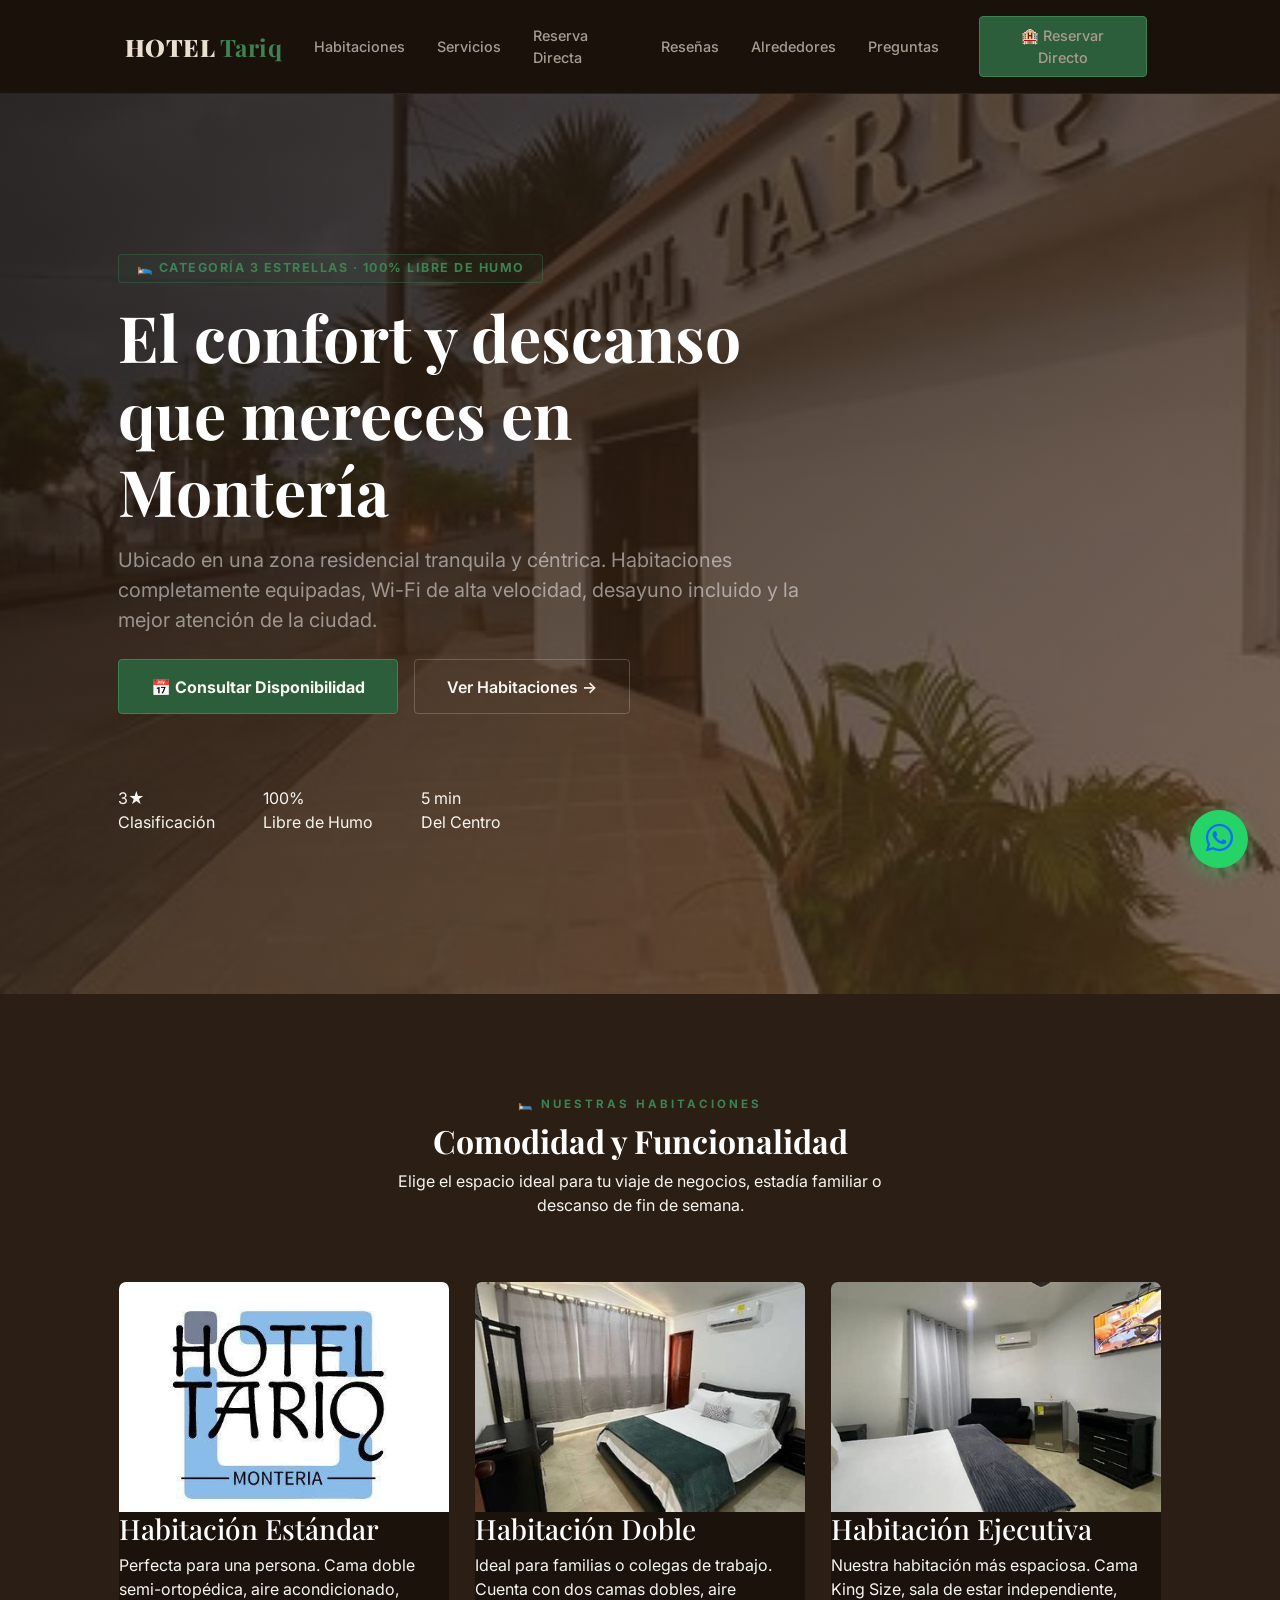
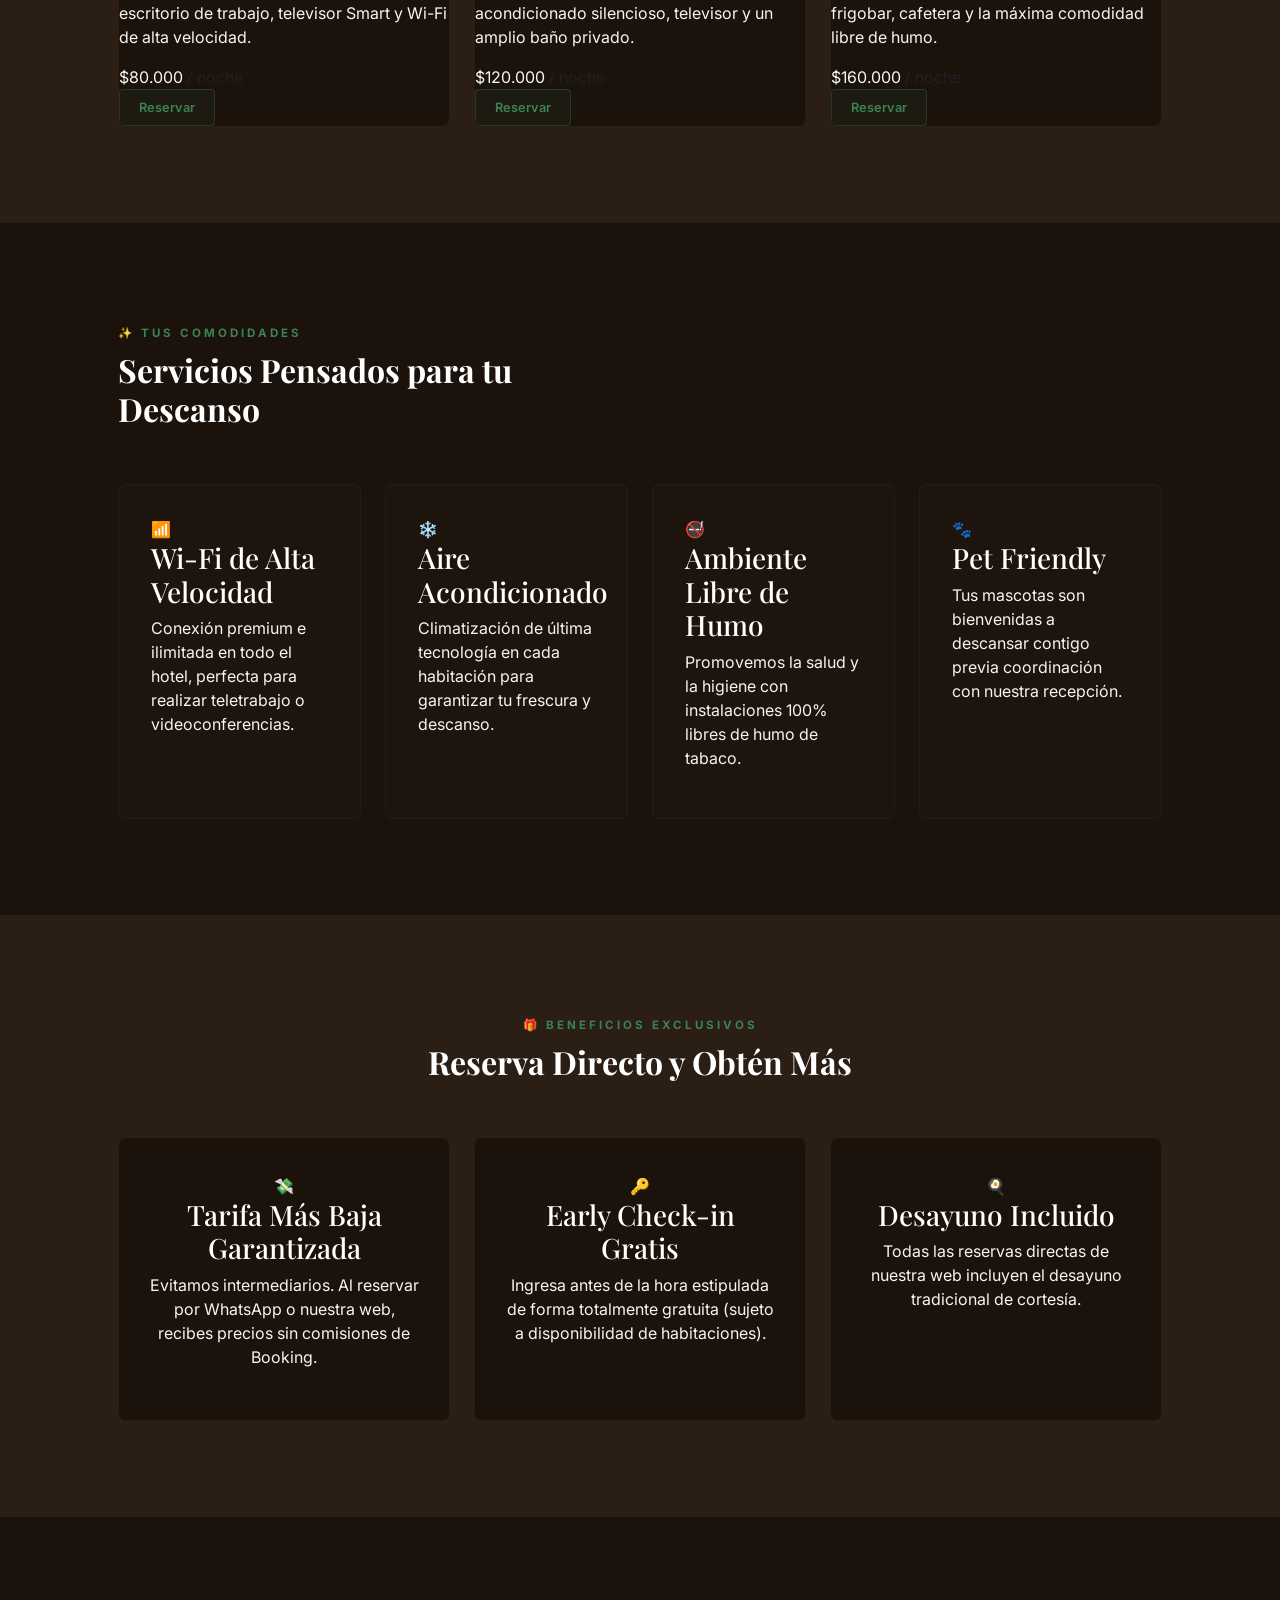
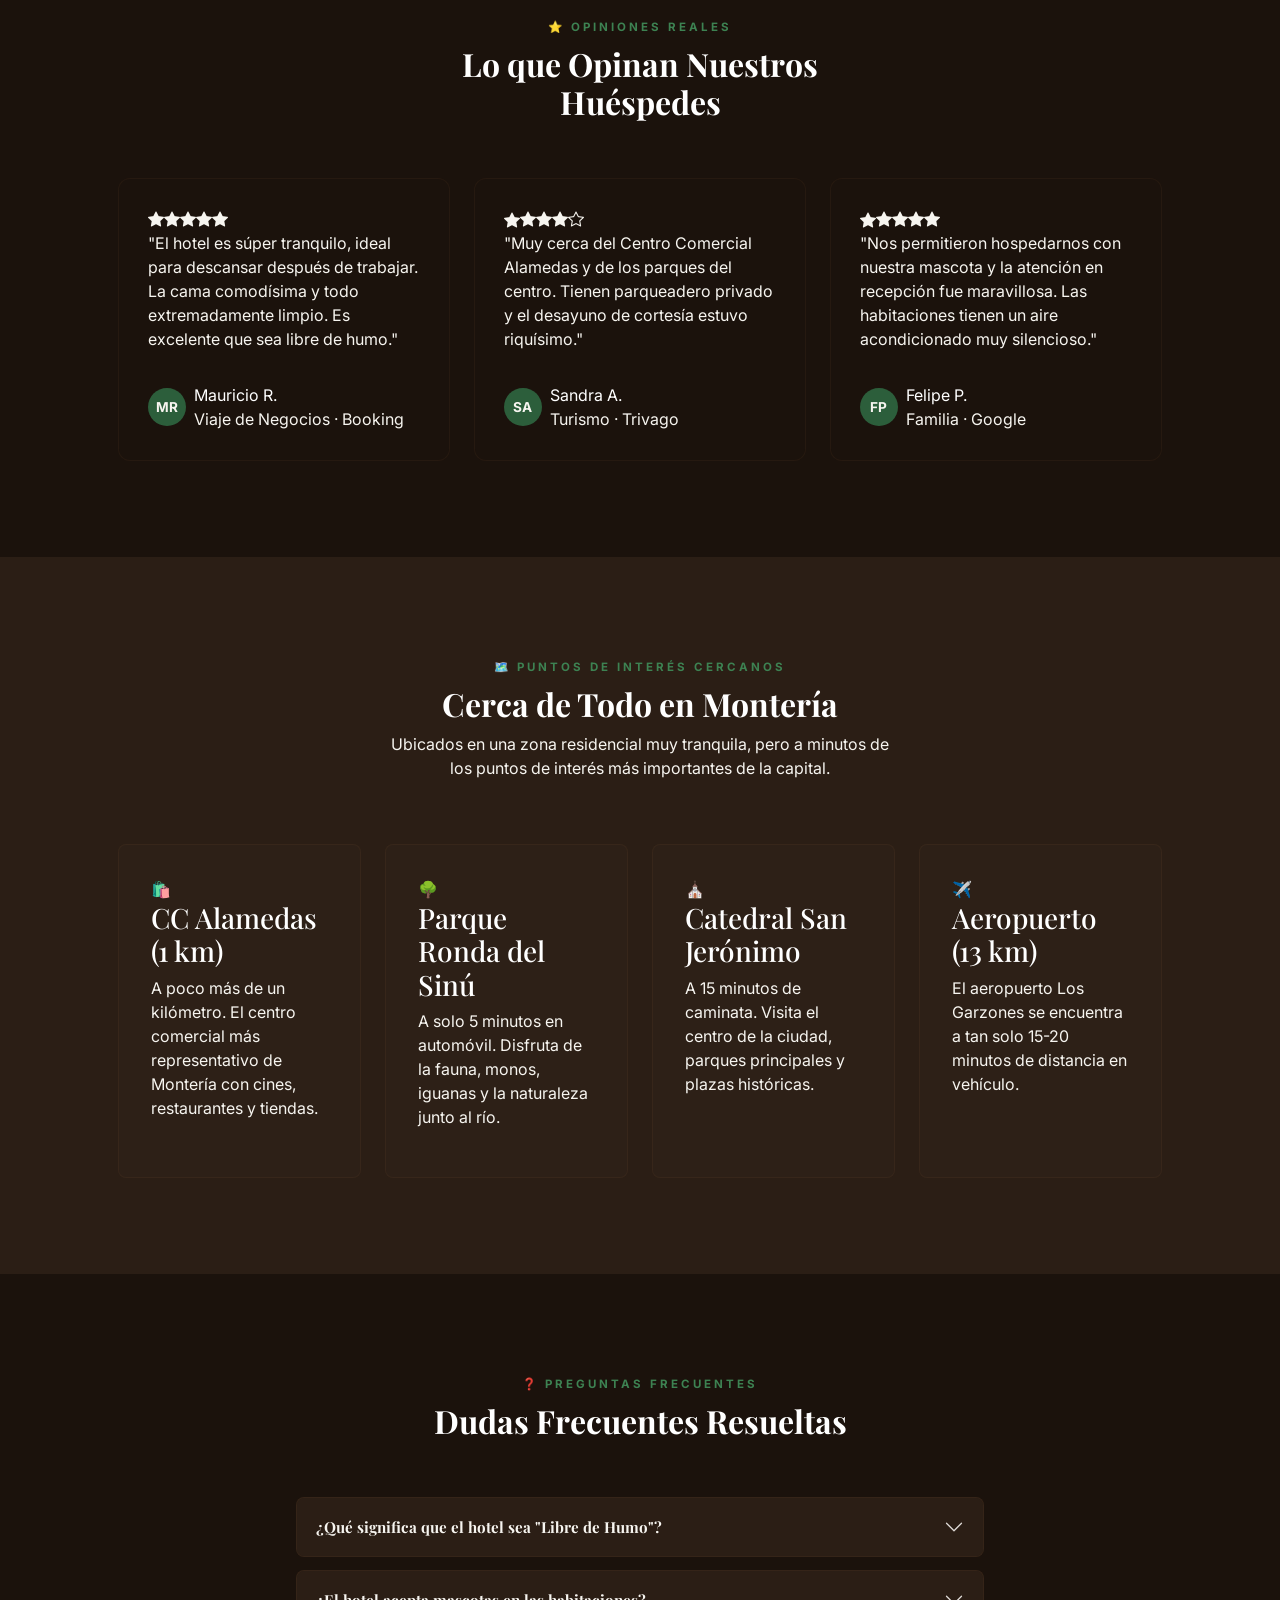
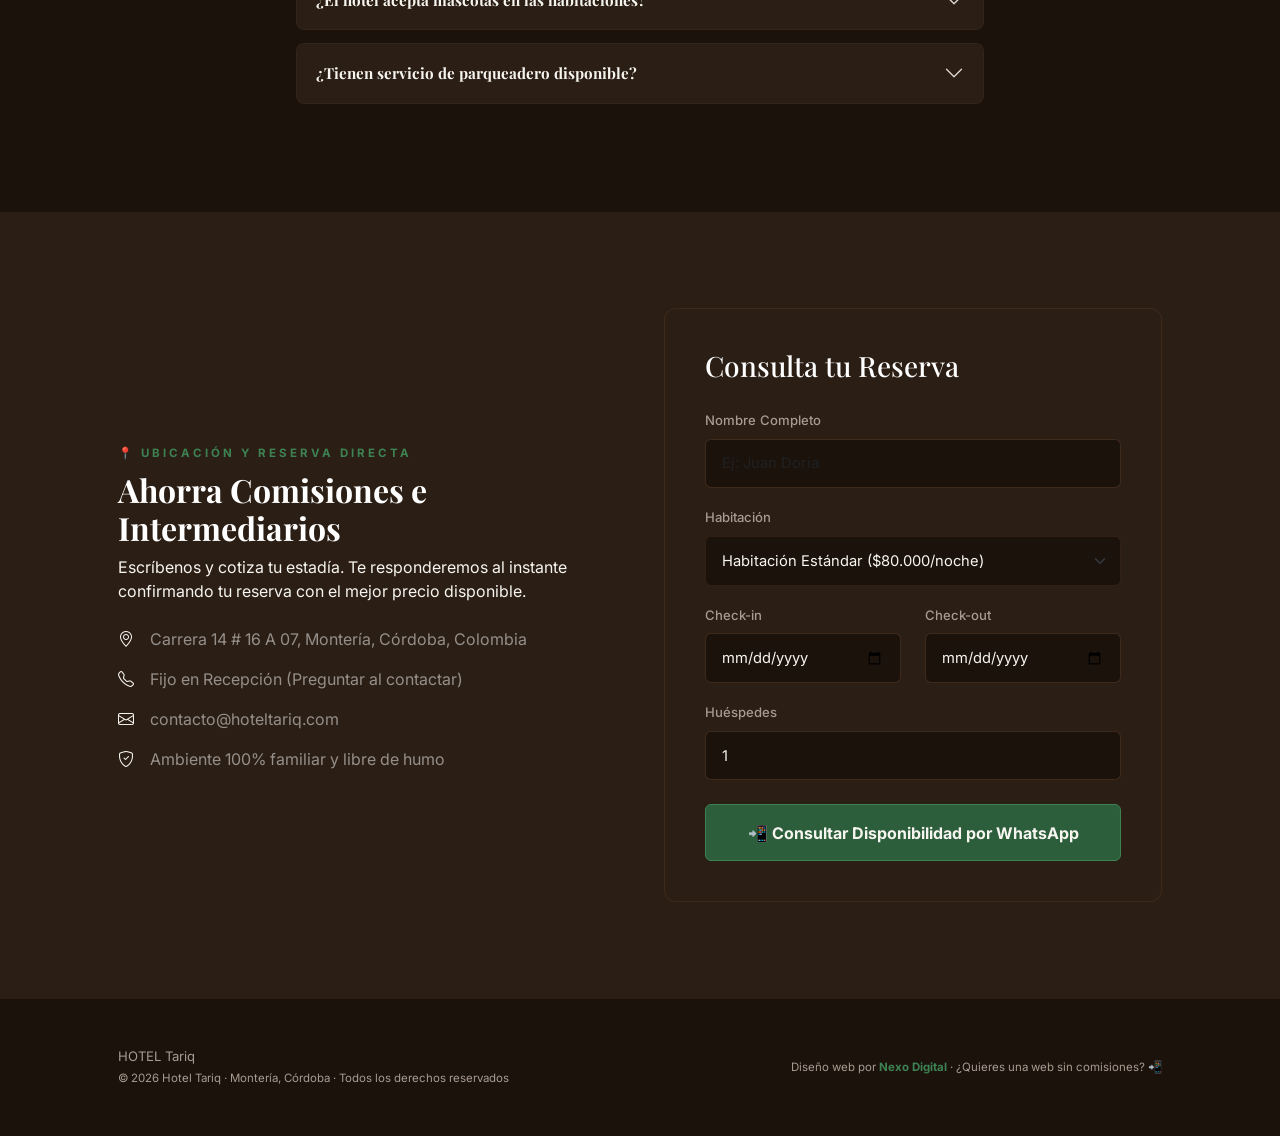
==== commit 81e53600: "Corrección: Carga síncrona de AOS JS y Bootstrap en el head para prevenir errores de carga visual" ====
--- a/index.html
+++ b/index.html
@@ -18,6 +18,11 @@
   
   <!-- Archivo de Estilos Custom Personalizados -->
   <link rel="stylesheet" href="css/style.css"/>
+
+  <!-- Scripts Cargados Correctamente en Head -->
+  <script src="https://unpkg.com/aos@2.3.1/dist/aos.js"></script>
+  <script src="https://cdn.jsdelivr.net/npm/bootstrap@5.3.3/dist/js/bootstrap.bundle.min.js"></script>
+  <script src="js/script.js" defer></script>
 </head>
 <body>
 
@@ -47,7 +52,7 @@
     <div class="container px-md-5">
       <div class="row">
         <div class="col-lg-8 text-start">
-          <span class="badge badge-custom mb-3 animate__animated animate__fadeIn" data-aos="fade-right">🛌 Categoría 3 Estrellas · 100% Libre de Humo</span>
+          <span class="badge badge-custom mb-3" data-aos="fade-right">🛌 Categoría 3 Estrellas · 100% Libre de Humo</span>
           <h1 class="text-white display-3 fw-bold mb-3" data-aos="fade-up" data-aos-delay="100">El confort y descanso <span>que mereces en Montería</span></h1>
           <p class="hero-sub fs-5 mb-4 text-white-50" data-aos="fade-up" data-aos-delay="200">Ubicado en una zona residencial tranquila y céntrica. Habitaciones completamente equipadas, Wi-Fi de alta velocidad, desayuno incluido y la mejor atención de la ciudad.</p>
           <div class="d-flex gap-3 flex-wrap" data-aos="fade-up" data-aos-delay="300">
@@ -474,10 +479,5 @@
     <i class="bi bi-whatsapp"></i>
   </a>
 
-  <!-- Bootstrap 5 JS Bundle -->
-  <script src="https://cdn.jsdelivr.net/npm/bootstrap@5.3.3/dist/js/bootstrap.bundle.min.js"></script>
-  <!-- AOS JS (Animaciones) -->
-  <script src="https://unpkg.com/aos@2.3.1/dist/aos.js"></script>
-
 </body>
 </html>
